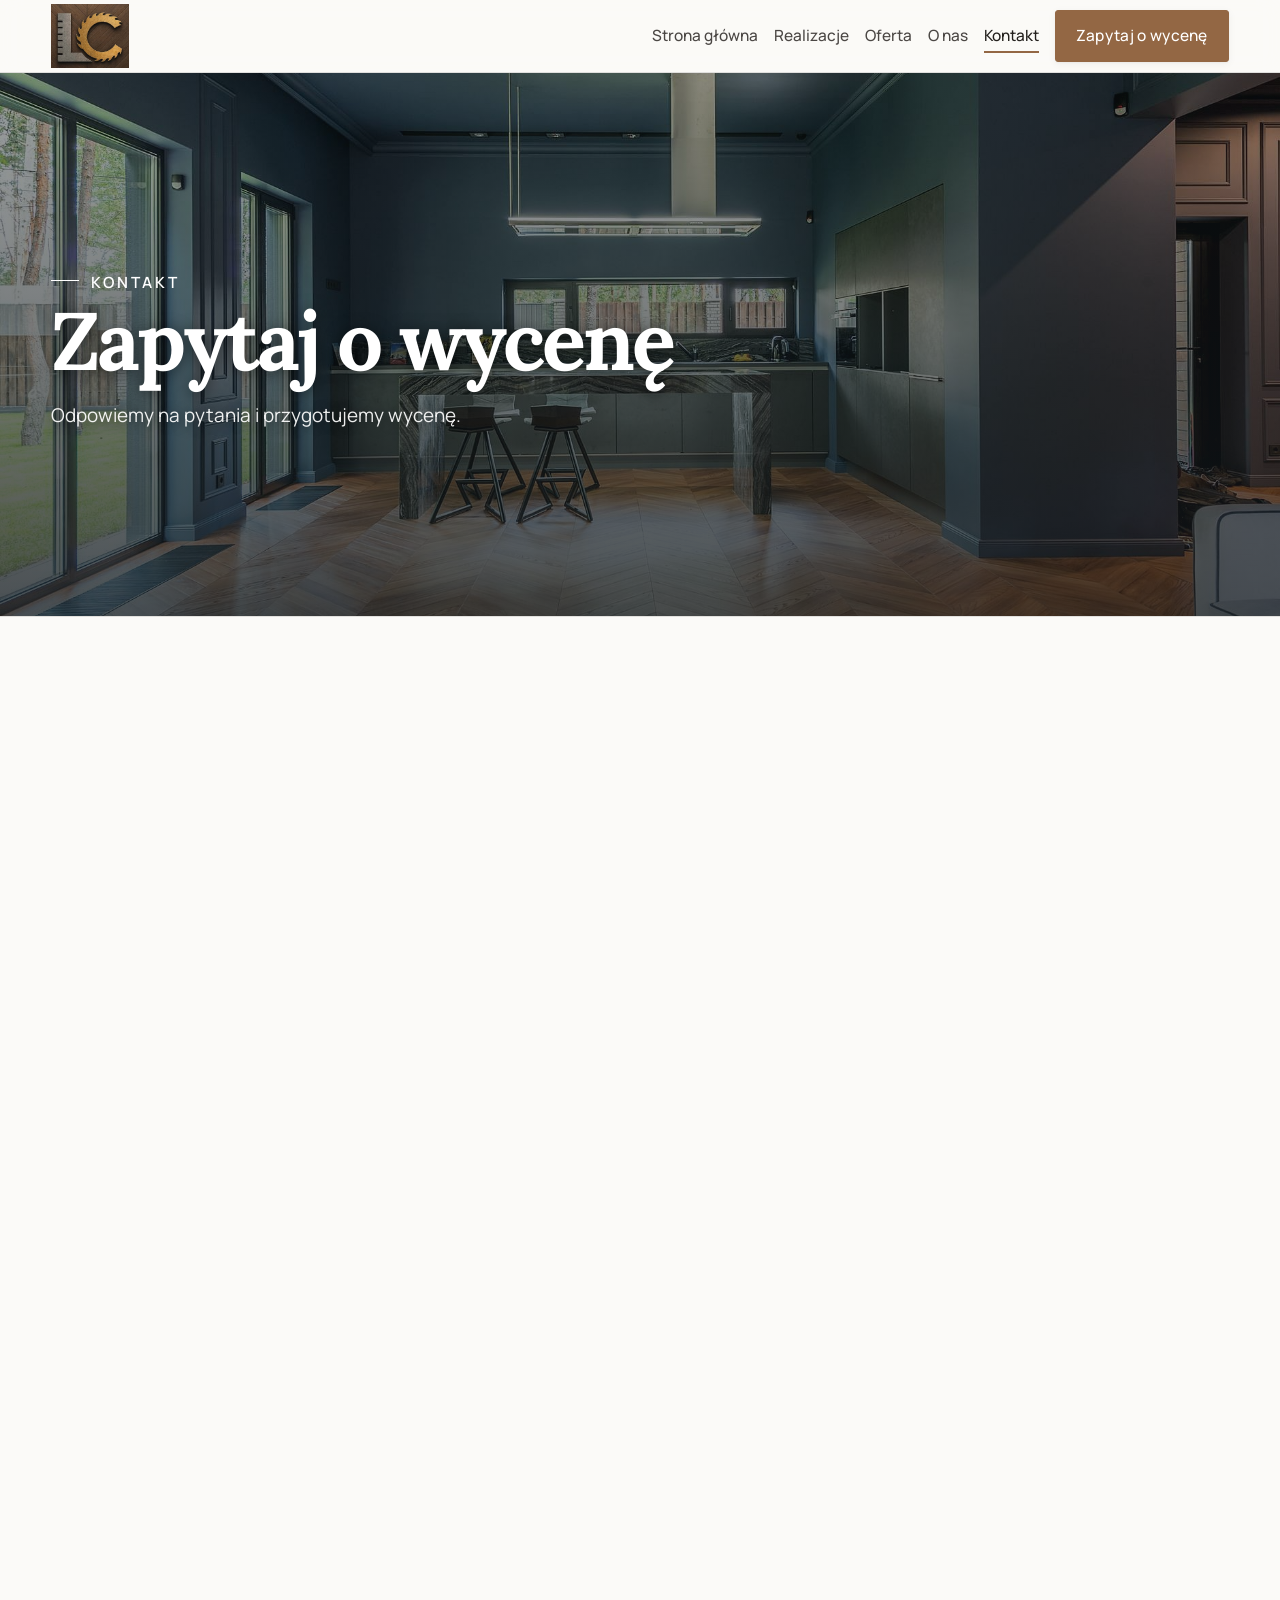
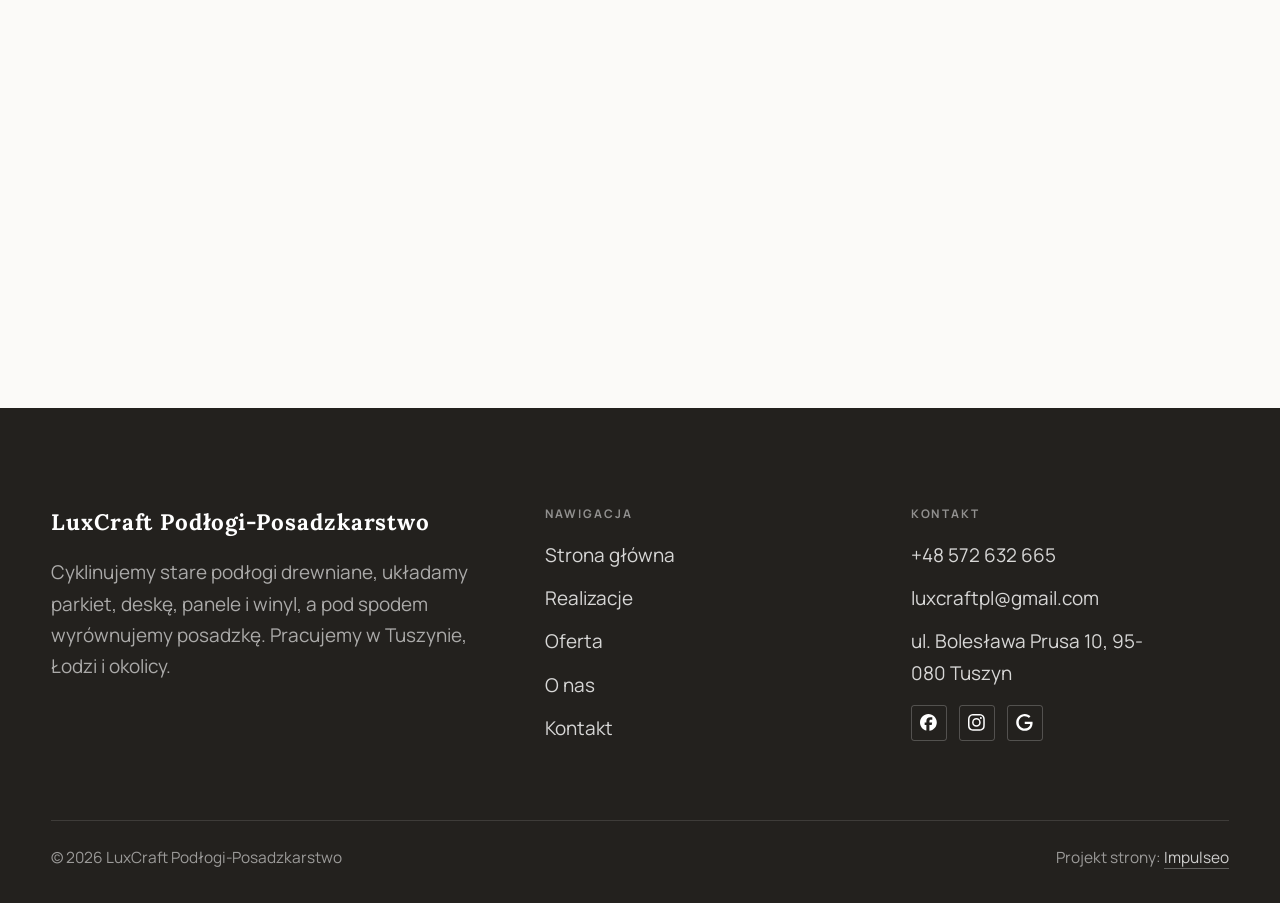
==== kontakt.html @ 482070e0 "Strona demo: luxcraft-podlogi-posadzkarstwo" ====
<!DOCTYPE html>
<html lang="pl">
<head>
<meta charset="UTF-8">
<meta name="viewport" content="width=device-width, initial-scale=1.0">
<title>Kontakt - LuxCraft Podłogi-Posadzkarstwo</title>
<meta name="description" content="Kontakt LuxCraft Podłogi-Posadzkarstwo - ul. Bolesława Prusa 10, 95-080 Tuszyn">
<link rel="canonical" href="https://kris20032.github.io/luxcraft-podlogi-posadzkarstwo/kontakt.html">
<meta name="robots" content="noindex, nofollow">
<meta property="og:type" content="website">
<meta property="og:locale" content="pl_PL">
<meta property="og:site_name" content="LuxCraft Podłogi-Posadzkarstwo">
<meta property="og:title" content="Kontakt - LuxCraft Podłogi-Posadzkarstwo">
<meta property="og:description" content="Kontakt LuxCraft Podłogi-Posadzkarstwo - ul. Bolesława Prusa 10, 95-080 Tuszyn">
<meta property="og:url" content="https://kris20032.github.io/luxcraft-podlogi-posadzkarstwo/kontakt.html">
<meta property="og:image" content="https://kris20032.github.io/luxcraft-podlogi-posadzkarstwo/img/og.jpg">
<meta property="og:image:width" content="1200">
<meta property="og:image:height" content="630">
<meta name="twitter:card" content="summary_large_image">
<link rel="preconnect" href="https://fonts.googleapis.com">
<link rel="preconnect" href="https://fonts.gstatic.com" crossorigin>
<link href="https://fonts.googleapis.com/css2?family=Lora:wght@500;600;700&family=Manrope:wght@400;500;600&display=swap" rel="stylesheet">
<link rel="stylesheet" href="assets/styles.css?v=b77d9352">
</head>
<body>

<header class="nav">
  <div class="wrap nav-inner">
    <a class="brand brand-has-logo" href="index.html"><img class="brand-logo" src="img/logo.jpg" alt="LuxCraft Podłogi-Posadzkarstwo" width="520" height="430" decoding="async"></a>
    <nav class="nav-links">
      <a href="index.html">Strona główna</a>
      <a href="realizacje.html">Realizacje</a>
      <a href="oferta.html">Oferta</a>
      <a href="o-nas.html">O nas</a>
      <a href="kontakt.html" class="active" aria-current="page">Kontakt</a>
      <a href="kontakt.html" class="btn btn-accent">Zapytaj o wycenę</a>
    </nav>
    <button class="nav-toggle" aria-label="Menu"><span></span><span></span><span></span></button>
  </div>
</header>

<main>
<section class="pagehead">
  <img src="img/g2.jpg" alt="LuxCraft Podłogi-Posadzkarstwo - Zapytaj o wycenę" width="1880" height="1255" decoding="async">
  <div class="wrap">
    <span class="eyebrow">Kontakt</span>
    <h1>Zapytaj o wycenę</h1>
    <p>Odpowiemy na pytania i przygotujemy wycenę.</p>
  </div>
</section>
<section>
  <div class="wrap contact-grid">
    <div class="reveal">
      <span class="eyebrow">Dane kontaktowe</span>
      <h2 style="margin:var(--space-4) 0 var(--space-6)">LuxCraft Podłogi-Posadzkarstwo</h2>
      <div class="info-list">
        <div class="info-row"><div class="ic"><svg class="ico-tel" width="16" height="16" viewBox="0 0 24 24" fill="none" aria-hidden="true"><path d="M6.6 10.8a15.5 15.5 0 0 0 6.6 6.6l2.2-2.2a1 1 0 0 1 1-.24 11.4 11.4 0 0 0 3.6.58 1 1 0 0 1 1 1V20a1 1 0 0 1-1 1A17 17 0 0 1 3 4a1 1 0 0 1 1-1h3.5a1 1 0 0 1 1 1c0 1.25.2 2.46.58 3.6a1 1 0 0 1-.25 1l-2.23 2.2Z" fill="currentColor"/></svg></div><div><div class="lbl">Telefon</div><a class="val" href="tel:+48572632665">+48 572 632 665</a></div></div>
        <div class="info-row"><div class="ic"><svg class="ico-mail" width="16" height="16" viewBox="0 0 24 24" fill="none" aria-hidden="true"><rect x="3.2" y="5.5" width="17.6" height="13" rx="1.6" stroke="currentColor" stroke-width="1.6"/><path d="M4 7l8 6 8-6" stroke="currentColor" stroke-width="1.6" stroke-linecap="round" stroke-linejoin="round"/></svg></div><div><div class="lbl">E-mail</div><a class="val" href="mailto:luxcraftpl@gmail.com">luxcraftpl@gmail.com</a></div></div>
        <div class="info-row"><div class="ic"><svg class="ico-pin" width="16" height="16" viewBox="0 0 24 24" fill="none" aria-hidden="true"><path d="M12 21s7-6.1 7-11.5A7 7 0 0 0 5 9.5C5 14.9 12 21 12 21Z" stroke="currentColor" stroke-width="1.6" fill="none"/><circle cx="12" cy="9.5" r="2.4" fill="currentColor"/></svg></div><div><div class="lbl">Adres</div><div class="val">ul. Bolesława Prusa 10, 95-080 Tuszyn</div></div></div>
      </div>
    </div>
    <div class="reveal">
      <form class="form" action="https://formsubmit.co/luxcraftpl@gmail.com" method="POST">
        <input type="hidden" name="_subject" value="Zapytanie ze strony LuxCraft Podłogi-Posadzkarstwo">
        <input type="hidden" name="_captcha" value="false">
        <input type="hidden" name="_template" value="table">
        <div class="fld"><label for="name">Imię / firma</label><input id="name" name="name" type="text" placeholder="np. Jan Kowalski" required></div>
        <div class="fld"><label for="email">E-mail</label><input id="email" name="email" type="email" placeholder="adres@email.pl" required></div>
        <div class="fld"><label for="phone">Telefon</label><input id="phone" name="phone" type="tel" placeholder="+48 ..."></div>
        <div class="fld"><label for="msg">Czego dotyczy zapytanie?</label><textarea id="msg" name="message" placeholder="Napisz krótko, w czym możemy pomóc" required></textarea></div>
        <button type="submit" class="btn btn-accent" style="width:100%;justify-content:center">Wyślij zapytanie <span class="arr">→</span></button>
        <p class="note">Wiadomość trafi bezpośrednio do nas. Można też zadzwonić: +48 572 632 665.</p>
      </form>
    </div>
  </div>
</section>
<section style="padding-top:0">
  <div class="wrap reveal">
    <iframe class="map" title="LuxCraft Podłogi-Posadzkarstwo - Tuszyn" src="https://maps.google.com/maps?q=51.6313398%2C19.4981969&z=15&output=embed" loading="lazy" referrerpolicy="no-referrer-when-downgrade"></iframe>
  </div>
</section>
</main>

<footer>
  <div class="wrap">
    <div class="foot-grid">
      <div class="foot-brand">
        <div class="name">LuxCraft Podłogi-Posadzkarstwo</div>
        <p>Cyklinujemy stare podłogi drewniane, układamy parkiet, deskę, panele i winyl, a pod spodem wyrównujemy posadzkę. Pracujemy w Tuszynie, Łodzi i okolicy.</p>
      </div>
      <div class="foot-col">
        <h4>Nawigacja</h4>
        <a href="index.html">Strona główna</a>
        <a href="realizacje.html">Realizacje</a>
        <a href="oferta.html">Oferta</a>
        <a href="o-nas.html">O nas</a>
        <a href="kontakt.html">Kontakt</a>
      </div>
      <div class="foot-col">
        <h4>Kontakt</h4>
        <a href="tel:+48572632665">+48 572 632 665</a>
        <a href="mailto:luxcraftpl@gmail.com">luxcraftpl@gmail.com</a>
        <p>ul. Bolesława Prusa 10, 95-080 Tuszyn</p>
      <div class="foot-soc">
        <a class="soc" href="https://www.facebook.com/profile.php?id=61578839764706" target="_blank" rel="noopener" aria-label="Facebook - LuxCraft Podłogi-Posadzkarstwo"><svg viewBox="0 0 24 24" aria-hidden="true" focusable="false"><path d="M9.101 23.691v-7.98H6.627v-3.667h2.474v-1.58c0-4.085 1.848-5.978 5.858-5.978.401 0 .955.042 1.468.103a8.68 8.68 0 0 1 1.141.195v3.325a8.623 8.623 0 0 0-.653-.036 26.805 26.805 0 0 0-.733-.009c-.707 0-1.259.096-1.675.309a1.686 1.686 0 0 0-.679.622c-.258.42-.374.995-.374 1.752v1.297h3.919l-.386 2.103-.287 1.564h-3.246v8.245C19.396 23.238 24 18.179 24 12.044c0-6.627-5.373-12-12-12s-12 5.373-12 12c0 5.628 3.874 10.35 9.101 11.647Z" fill="currentColor"/></svg></a>
        <a class="soc" href="https://www.instagram.com/luxcraft_podlogi/" target="_blank" rel="noopener" aria-label="Instagram - LuxCraft Podłogi-Posadzkarstwo"><svg viewBox="0 0 24 24" aria-hidden="true" focusable="false"><path d="M7.0301.084c-1.2768.0602-2.1487.264-2.911.5634-.7888.3075-1.4575.72-2.1228 1.3877-.6652.6677-1.075 1.3368-1.3802 2.127-.2954.7638-.4956 1.6365-.552 2.914-.0564 1.2775-.0689 1.6882-.0626 4.947.0062 3.2586.0206 3.6671.0825 4.9473.061 1.2765.264 2.1482.5635 2.9107.308.7889.72 1.4573 1.388 2.1228.6679.6655 1.3365 1.0743 2.1285 1.38.7632.295 1.6361.4961 2.9134.552 1.2773.056 1.6884.069 4.9462.0627 3.2578-.0062 3.668-.0207 4.9478-.0814 1.28-.0607 2.147-.2652 2.9098-.5633.7889-.3086 1.4578-.72 2.1228-1.3881.665-.6682 1.0745-1.3378 1.3795-2.1284.2957-.7632.4966-1.636.552-2.9124.056-1.2809.0692-1.6898.063-4.948-.0063-3.2583-.021-3.6668-.0817-4.9465-.0607-1.2797-.264-2.1487-.5633-2.9117-.3084-.7889-.72-1.4568-1.3876-2.1228C21.2982 1.33 20.628.9208 19.8378.6165 19.074.321 18.2017.1197 16.9244.0645 15.6471.0093 15.236-.005 11.977.0014 8.718.0076 8.31.0215 7.0301.0839m.1402 21.6932c-1.17-.0509-1.8053-.2453-2.2287-.408-.5606-.216-.96-.4771-1.3819-.895-.422-.4178-.6811-.8186-.9-1.378-.1644-.4234-.3624-1.058-.4171-2.228-.0595-1.2645-.072-1.6442-.079-4.848-.007-3.2037.0053-3.583.0607-4.848.05-1.169.2456-1.805.408-2.2282.216-.5613.4762-.96.895-1.3816.4188-.4217.8184-.6814 1.3783-.9003.423-.1651 1.0575-.3614 2.227-.4171 1.2655-.06 1.6447-.072 4.848-.079 3.2033-.007 3.5835.005 4.8495.0608 1.169.0508 1.8053.2445 2.228.408.5608.216.96.4754 1.3816.895.4217.4194.6816.8176.9005 1.3787.1653.4217.3617 1.056.4169 2.2263.0602 1.2655.0739 1.645.0796 4.848.0058 3.203-.0055 3.5834-.061 4.848-.051 1.17-.245 1.8055-.408 2.2294-.216.5604-.4763.96-.8954 1.3814-.419.4215-.8181.6811-1.3783.9-.4224.1649-1.0577.3617-2.2262.4174-1.2656.0595-1.6448.072-4.8493.079-3.2045.007-3.5825-.006-4.848-.0608M16.953 5.5864A1.44 1.44 0 1 0 18.39 4.144a1.44 1.44 0 0 0-1.437 1.4424M5.8385 12.012c.0067 3.4032 2.7706 6.1557 6.173 6.1493 3.4026-.0065 6.157-2.7701 6.1506-6.1733-.0065-3.4032-2.771-6.1565-6.174-6.1498-3.403.0067-6.156 2.771-6.1496 6.1738M8 12.0077a4 4 0 1 1 4.008 3.9921A3.9996 3.9996 0 0 1 8 12.0077" fill="currentColor"/></svg></a>
        <a class="soc" href="https://www.google.com/maps/place/LuxCraft+Pod%C5%82ogi-Posadzkarstwo/@51.6313398,19.4981969,15z/data=!4m6!3m5!1s0x6aaaa3cc109cfe4b:0xc09b48c44f411f29!8m2!3d51.6313398!4d19.4981969" target="_blank" rel="noopener" aria-label="Google - LuxCraft Podłogi-Posadzkarstwo"><svg viewBox="0 0 24 24" aria-hidden="true" focusable="false"><path d="M12.48 10.92v3.28h7.84c-.24 1.84-.853 3.187-1.787 4.133-1.147 1.147-2.933 2.4-6.053 2.4-4.827 0-8.6-3.893-8.6-8.72s3.773-8.72 8.6-8.72c2.6 0 4.507 1.027 5.907 2.347l2.307-2.307C18.747 1.44 16.133 0 12.48 0 5.867 0 .307 5.387.307 12s5.56 12 12.173 12c3.573 0 6.267-1.173 8.373-3.36 2.16-2.16 2.84-5.213 2.84-7.667 0-.76-.053-1.467-.173-2.053H12.48z" fill="currentColor"/></svg></a>
      </div>
      </div>
    </div>
    <div class="foot-bot">
      <span>© 2026 LuxCraft Podłogi-Posadzkarstwo</span>
      <span>Projekt strony: <a class="foot-credit" href="https://impulseo.pl" target="_blank" rel="noopener">Impulseo</a></span>
    </div>
  </div>
</footer>
<div class="sticky-reserve"><a class="sr-book" href="kontakt.html">Zapytaj o wycenę</a><a class="sr-call" href="tel:+48572632665" aria-label="Zadzwoń"><svg class="ico-tel" width="16" height="16" viewBox="0 0 24 24" fill="none" aria-hidden="true"><path d="M6.6 10.8a15.5 15.5 0 0 0 6.6 6.6l2.2-2.2a1 1 0 0 1 1-.24 11.4 11.4 0 0 0 3.6.58 1 1 0 0 1 1 1V20a1 1 0 0 1-1 1A17 17 0 0 1 3 4a1 1 0 0 1 1-1h3.5a1 1 0 0 1 1 1c0 1.25.2 2.46.58 3.6a1 1 0 0 1-.25 1l-2.23 2.2Z" fill="currentColor"/></svg></a></div>
<div class="demo-wazne" data-do="2026-11-03" data-cykl="3" hidden><svg class="dw-ico" width="13" height="13" viewBox="0 0 24 24" fill="none" aria-hidden="true"><circle cx="12" cy="12" r="8.6" stroke="currentColor" stroke-width="1.8"/><path d="M12 7.2V12l3.3 2" stroke="currentColor" stroke-width="1.8" stroke-linecap="round"/></svg><span class="dw-txt"></span></div>

<script src="assets/main.js"></script>
</body>
</html>
---- assets/styles.css ----
/* ============================================================
   STOLBASZ — premium, architektoniczny B2B fit-out
   Jasna paleta, zero brązu. System wg premium-web-craft.
   Projekt strony: Impulseo (impulseo.pl)
   ============================================================ */

:root{
  /* PALETA — jasna, architektoniczna, chłodna */
  --paper:#F3F1EC;          /* główne tło */
  --paper-2:#E6E3DB;        /* sekcje alternatywne (chłodny jasny szary) */
  --paper-3:#E6E3DB;        /* delikatne wypełnienia */
  --ink:#23211E;            /* tekst główny — chłodny grafit */
  --ink-soft:#43403A;       /* nagłówki drugorzędne */
  --muted:#87837A;          /* tekst poboczny */
  --line:rgba(35,33,30,.12);/* hairline */
  --accent:#8A6B3C;         /* stonowany petrol-slate — jedyny akcent */
  --accent-d:#6E5430;
  --accent-soft:rgba(138,107,60,.10);
  --dark:#23211E;           /* sekcje ciemne (stopka/CTA) */

  /* HOVER ZDJĘĆ — JEDEN standard dla całego silnika (decyzja K. 04.08.2026, artefakt z wariantami).
     AKTUALNE (K.+Szymon 09.08.2026, wybór z artefaktu 6 wariantów): zoom 1.05 przy 1.4s -
     przy tak długim czasie mocniejszy kadr NIE skacze, tylko „oddycha". Poprzedni standard
     (1.02 / .55s z 04.08) odbierany jako dynamiczny i szybki.
     Spoczynek lekko przygaszony, ale TYLKO tam, gdzie jest mysz (@media hover:hover) —
     na telefonie zdjęcia zostają w pełnej jasności. */
  --img-zoom:1.05;                   /* K.+Szymon 09.08: wariant F z artefaktu porównawczego */
  --img-rest:brightness(.95) saturate(.99);
  --img-hot:brightness(1.06) saturate(1.05);
  --img-dur:1.4s;                    /* K.+Szymon 09.08 (wariant F): powoli = elegancko */
  --img-ease:cubic-bezier(.16,.84,.44,1);  /* miękki ogon, efekt „oddychania" */

  /* ODSTĘPY — skala 4/8 */
  --space-1:4px; --space-2:8px; --space-3:12px; --space-4:16px; --space-5:24px;
  --space-6:32px; --space-7:48px; --space-8:64px; --space-9:96px; --space-10:128px;

  /* TYPOGRAFIA — fluid clamp() (skala podbita 16.07.2026: większe, czytelniejsze litery — uwaga Adama) */
  --text-sm:clamp(.9rem,.87rem + .12vw,1rem);
  --text-base:clamp(1.08rem,1.04rem + .18vw,1.2rem);
  --text-lg:clamp(1.24rem,1.15rem + .34vw,1.44rem);
  --text-h3:clamp(1.34rem,1.22rem + .55vw,1.66rem);
  --text-h2:clamp(2.1rem,1.66rem + 2.1vw,3.1rem);
  --text-h1:clamp(2.9rem,2.1rem + 4vw,5.1rem);

  /* PROMIENIE — architektoniczne, raczej ostre */
  --r-sm:3px; --r-md:6px; --r-lg:10px;

  /* RUCH */
  --ease:cubic-bezier(.25,.46,.45,.94); --dur:.24s;

  /* CIENIE — miękkie, warstwowe */
  --sh-sm:0 1px 2px rgba(16,24,32,.04), 0 2px 8px rgba(16,24,32,.05);
  --sh-md:0 2px 6px rgba(16,24,32,.05), 0 12px 28px -8px rgba(16,24,32,.12);
  --sh-lg:0 6px 14px rgba(16,24,32,.07), 0 26px 56px -18px rgba(16,24,32,.22);

  --hairline:1px solid var(--line);

  --font-display:'Lora',serif;
  --font-body:'Manrope',sans-serif;
}

*{box-sizing:border-box;margin:0;padding:0}
html{scroll-behavior:smooth}
body{
  font-family:var(--font-body);
  font-size:var(--text-base);
  line-height:1.65;
  color:var(--ink);
  background:var(--paper);
  -webkit-font-smoothing:antialiased;
  text-rendering:optimizeLegibility;
}
img{max-width:100%;height:auto;display:block}  /* height:auto = width/height z atrybutów trzyma proporcje (TOP#12) */
a{color:inherit;text-decoration:none}

.wrap{width:min(92%,1180px);margin-inline:auto}
section{padding-block:clamp(52px,6.5vw,96px)}

h1,h2,h3{font-family:var(--font-display);font-weight:700;line-height:1.08;letter-spacing:-.02em;color:var(--ink)}
h1{font-size:var(--text-h1);letter-spacing:-.035em}
h2{font-size:var(--text-h2);letter-spacing:-.025em}
h3{font-size:var(--text-h3)}
/* MIARA — długość wiersza. WCAG 2.2 SC 1.4.8: max 80 znaków; Butterick: 45–90.
   68ch daje realnie 72–78 znaków polskiego tekstu, czyli z zapasem pod granicą.
   Wcześniej limit miał TYLKO <p> — <li>, <blockquote> i <dd> nie miały żadnego,
   i to jedyny powód, dla którego 23 bloki na dwóch oddanych stronach jadą po
   83–106 znaków w wierszu (pomiar 07.08.2026, bramka `miara`).
   ⚠️ Listy i definicje ograniczamy TYLKO bez klasy: `ul`/`ol` z klasą to u nas
   układ (siatki kafli, menu), a nie tekst ciągły — tam miarę wyznacza układ. */
/* 60ch, nie 68ch (K. 10.08): po zmianie fontów na węższe kroje (DM Sans i spółka)
   w 68ch mieściło się ~90 znaków - bramka pikselowa słusznie zgłaszała przekroczenie
   granicy 80. Pomiar na żywej przeglądarce: 60ch = 90 znaków, 53ch = ~78 znaków, czyli normę WCAG 1.4.8. */
:root{ --miara:53ch }
p{max-width:min(100%,var(--miara))}
blockquote,
ul:not([class])>li, ol:not([class])>li,
dl:not([class])>dd{max-width:min(100%,var(--miara))}

/* ⚠️ Świadomie BEZ wyjątku `.tile p,.card p,.svc p{max-width:none}`, choć nasuwa się sam:
   te akapity BYŁY już ograniczone (stare `p{max-width:65ch}`), więc „wyjątek" nie odblokowałby
   niczego nowego — tylko ROZLUŹNIŁ stan sprzed zmiany na wszystkich demach naraz.
   `figcaption` żadna z reguł wyżej nie dotyczy, więc też nie potrzebuje zwolnienia. */

/* ŁAMANIE. `balance` wyrównuje długości wierszy w nagłówku, `pretty` pilnuje ostatniego
   wiersza akapitu, żeby nie został w nim jeden wyraz. Obsługiwane od Chrome 117 /
   Safari 17.5; starsze przeglądarki po prostu ignorują tę własność.
   `text-wrap:pretty` nie występowało dotąd ANI RAZ w silniku ani w repo klientów. */
h1,h2,h3,.lead,.lede{text-wrap:balance}
p,li,blockquote,dd{text-wrap:pretty}

.eyebrow{
  font-family:var(--font-body);
  font-size:var(--text-sm);
  font-weight:600;
  letter-spacing:.18em;
  text-transform:uppercase;
  color:var(--accent);
  display:inline-flex;align-items:center;gap:var(--space-3);
}
/* flex:none + margin-top = kreska trzyma się PIERWSZEJ linii. Wcześniej align-items:center
   centrowało ją względem całego bloku i przy zawinięciu (długi kicker typu
   „…WNĘTRZ · LESZNO · OD 2019") druga linia lądowała z brzydkim wcięciem. */
.eyebrow{align-items:flex-start}
.eyebrow>*,.eyebrow{text-wrap:balance}   /* dlugi kicker lamal sie na sierote typu samo „2019" w drugiej linii */
.eyebrow::before{content:"";width:28px;height:1px;background:var(--accent);display:inline-block;flex:none;margin-top:.62em}

.muted{color:var(--muted)}
.lead{font-size:var(--text-lg);line-height:1.55;color:var(--ink-soft);max-width:50ch}

/* ---------- BUTTONS ---------- */
.btn{
  display:inline-flex;align-items:center;gap:var(--space-2);
  font-weight:600;font-size:var(--text-sm);letter-spacing:.02em;
  padding:var(--space-4) var(--space-6);
  border-radius:var(--r-sm);
  transition:transform var(--dur) var(--ease),box-shadow var(--dur) var(--ease),background var(--dur) var(--ease);
  cursor:pointer;border:1px solid transparent;
}
.btn-accent{background:var(--accent);color:#fff;box-shadow:var(--sh-sm)}
.btn-accent:hover{background:var(--accent-d);transform:translateY(-2px);box-shadow:var(--sh-md)}
.btn-accent:active{transform:translateY(0);box-shadow:var(--sh-sm)}
.btn-ghost{background:transparent;color:var(--ink);border-color:var(--line)}
.btn-ghost:hover{border-color:var(--accent);color:var(--accent);transform:translateY(-2px)}
.btn-light{background:#fff;color:var(--ink);box-shadow:var(--sh-sm)}
.btn-light:hover{transform:translateY(-2px);box-shadow:var(--sh-md)}
.btn .arr{transition:transform var(--dur) var(--ease)}
.btn:hover .arr{transform:translateX(4px)}

/* ---------- NAV ---------- */
.nav{
  position:sticky;top:0;z-index:50;
  background:color-mix(in srgb,var(--paper) 88%,transparent);
  backdrop-filter:saturate(140%) blur(10px);
  border-bottom:var(--hairline);
}
.nav-inner{display:flex;align-items:center;justify-content:space-between;gap:var(--space-5);height:72px}
/* ANTY-NACHODZENIE (K. 05.08.2026): długa nazwa firmy + przycisk z pełnym numerem nie mieściły się w pasku
   i flex ściskał linki PONIŻEJ ich treści - "Kontakt" wchodził na ramkę "Zadzwoń +48 ...". Teraz ustępuje
   nazwa marki (skrót wielokropkiem), a menu i przycisk nigdy się nie kurczą ani nie zachodzą na siebie. */
.brand{display:flex;flex-direction:column;line-height:1;min-width:0;flex:0 1 auto}
.brand .name{font-family:var(--font-display);font-weight:800;font-size:1.35rem;letter-spacing:.04em;white-space:nowrap;overflow:hidden;text-overflow:ellipsis}
.brand .sub{font-size:.62rem;letter-spacing:.34em;text-transform:uppercase;color:var(--muted);margin-top:5px;white-space:nowrap;overflow:hidden;text-overflow:ellipsis}
.nav-links{display:flex;align-items:center;gap:var(--space-6);flex:0 0 auto}
.nav-links a{font-size:var(--text-sm);font-weight:500;color:var(--ink-soft);position:relative;padding-block:4px;white-space:nowrap;transition:color var(--dur) var(--ease)}
.nav-links a::after{content:"";position:absolute;left:0;bottom:0;width:0;height:1.5px;background:var(--accent);transition:width var(--dur) var(--ease)}
.nav-links a:hover,.nav-links a.active{color:var(--ink)}
.nav-links a:hover::after,.nav-links a.active::after{width:100%}
.nav-links .btn{padding:var(--space-2) var(--space-5)}
/* przyciski w nav: właściwy kolor (przebij .nav-links a) + bez podkreślenia */
.nav-links a.btn-accent{color:#fff}
.nav-links a.btn-ghost,.nav-links a.btn-light{color:var(--ink)}
/* CTA w pasku: NIE podkreślenie spod linków menu, ale ten sam przelatujący błysk,
   co na wszystkich innych przyciskach (zgłoszenie K. 13.08.2026 - „na hero jest efekt
   światła przechodzącego przez przycisk, na navbarze go nie ma, a mają być identyczne").
   Reguła `.nav-links a::after` jest silniejsza od `.btn::after`, więc trzeba jej
   geometrię wyzerować i wpisać połysk z nazwy - samo `display:none` gasiło efekt. */
.nav-links a.btn::after{
  display:block;content:"";position:absolute;inset:0;z-index:-1;pointer-events:none;
  width:auto;height:auto;border-radius:inherit;   /* kasuje geometrię podkreślenia (width:0;height:1.5px) */
  background:linear-gradient(100deg,transparent 32%,rgba(255,255,255,.20) 50%,transparent 68%);
  translate:-120% 0}
@media (prefers-reduced-motion:no-preference){
  .nav-links a.btn:hover::after{translate:120% 0;transition:translate .75s var(--mt-ease,cubic-bezier(.16,.84,.44,1))}
}
.nav-toggle{display:none;background:none;border:none;cursor:pointer;flex-direction:column;gap:5px;padding:8px}
.nav-toggle span{width:24px;height:2px;background:var(--ink);transition:var(--dur)}
/* Ciasny zakres MIĘDZY menu mobilnym a pełnym pulpitem: zbijamy odstępy i nazwę marki,
   żeby wszystko zmieściło się naturalnie, zanim w ogóle dojdzie do skracania wielokropkiem. */
@media(max-width:1280px) and (min-width:921px){
  .nav-links{gap:var(--space-4)}
  .nav-links .btn{padding:var(--space-2) var(--space-4)}
  .brand .name{font-size:1.15rem}
}

/* ---------- HERO (split) ---------- */
.hero{position:relative;overflow:hidden;border-bottom:var(--hairline)}
.hero-grid{display:grid;grid-template-columns:1.05fr .95fr;gap:clamp(24px,4vw,60px);align-items:center;
  padding-block:clamp(36px,4.5vw,64px)}
.hero-copy .eyebrow{margin-bottom:var(--space-5)}
.hero-copy h1{margin-bottom:var(--space-5)}
.hero-copy .lead{margin-bottom:var(--space-7)}
.hero-actions{display:flex;flex-wrap:wrap;gap:var(--space-4)}
.hero-art{position:relative;aspect-ratio:4/3;border-radius:var(--r-lg);overflow:hidden;box-shadow:var(--sh-lg)}
.hero-art img{width:100%;height:100%;object-fit:cover}
.hero-art::after{content:"";position:absolute;inset:0;background:linear-gradient(180deg,transparent 55%,rgba(18,24,28,.28))}
.hero-badge{position:absolute;left:var(--space-5);bottom:var(--space-5);z-index:2;
  background:rgba(252,252,251,.94);backdrop-filter:blur(4px);
  border-radius:var(--r-md);padding:var(--space-4) var(--space-5);box-shadow:var(--sh-md);max-width:78%}
.hero-badge strong{display:block;font-family:var(--font-display);font-size:1rem;letter-spacing:-.01em}
.hero-badge span{font-size:var(--text-sm);color:var(--muted)}

/* ---------- HERO duży / kinowy (strona główna) ---------- */
.hero-cine{position:relative;min-height:clamp(560px,82vh,840px);min-height:clamp(560px,82svh,840px);display:flex;align-items:center;overflow:hidden;border-bottom:var(--hairline)}
.hero-cine>img{position:absolute;inset:0;width:100%;height:100%;object-fit:cover;z-index:0}
.hero-cine::after{content:"";position:absolute;inset:0;z-index:1;
  background:linear-gradient(95deg,rgba(13,18,23,.86) 0%,rgba(13,18,23,.64) 32%,rgba(13,18,23,.24) 62%,rgba(13,18,23,.04) 100%)}
.hero-cine .wrap{position:relative;z-index:2;padding-block:var(--space-8)}
.hero-cine .hero-copy{max-width:660px}
.hero-cine .eyebrow{color:#fff;margin-bottom:var(--space-5)}
.hero-cine .eyebrow::before{background:#fff}
.hero-cine h1{color:#fff;margin-bottom:var(--space-5);font-size:clamp(2.9rem,2rem + 4.4vw,5.2rem);text-wrap:balance}
.hero-cine .lead{color:rgba(255,255,255,.92);max-width:48ch;margin-bottom:var(--space-7)}
.hero-cine .hero-actions{display:flex;flex-wrap:wrap;gap:var(--space-4)}
/* NISKIE OKNO (laptop z dokiem i paskami przeglądarki ma ~700-780 px wysokości widoku):
   H1 do 5.2rem + długi lead nie mieściły się i przyciski wypadały POD krawędź ekranu -
   klient widział stronę bez ani jednego CTA. Skalujemy w dół, zamiast przycinać treść. */
@media(min-width:821px) and (max-height:820px){
  .hero-cine{min-height:clamp(520px,94svh,780px)}
  .hero-cine .wrap{padding-block:var(--space-6)}
  .hero-cine h1{font-size:clamp(2.2rem,1.5rem + 2.6vw,3.6rem);margin-bottom:var(--space-4)}
  .hero-cine .eyebrow{margin-bottom:var(--space-4)}
  .hero-cine .lead{margin-bottom:var(--space-5);max-width:44ch}
}
@media(max-width:680px){
  .hero-cine{min-height:clamp(520px,76vh,640px);min-height:clamp(520px,76svh,640px);align-items:flex-end}
  .hero-cine::after{background:linear-gradient(0deg,rgba(13,18,23,.9) 6%,rgba(13,18,23,.45) 55%,rgba(13,18,23,.25) 100%)}
  .hero-cine .wrap{padding-bottom:var(--space-9)}
  /* TELEFON (~90% oglądających): lead potrafił zająć 8 linii i zepchnąć CTA poza pierwszy ekran.
     Zwężamy interlinię i skalę - treści nie ucinamy, bo to ona sprzedaje. */
  .hero-cine .lead{font-size:.98rem;line-height:1.5;margin-bottom:var(--space-5)}
  .hero-cine .eyebrow{font-size:.72rem;letter-spacing:.13em;margin-bottom:var(--space-4)}
  .hero-cine .eyebrow::before{width:20px}
  .hero-cine h1{margin-bottom:var(--space-4)}
}

/* full-bleed hero variant (podstrony) */
.pagehead{position:relative;min-height:46vh;min-height:46svh;display:flex;align-items:flex-end;overflow:hidden;border-bottom:var(--hairline)}
.pagehead img{position:absolute;inset:0;width:100%;height:100%;object-fit:cover}
/* 10.08.2026 (decyzja K.): mocniejsze przyciemnienie + cień pod tekstem. Bramka mierzyła na
   nagłówkach podstron 3,38-3,43:1 przy wymaganych 4,5 — jasne zdjęcie (hala, śnieg, niebo)
   podchodziło pod biały tekst. Zdjęcia klientów są różne, więc kontrast musi dawać WARSTWA,
   a nie szczęśliwy dobór kadru. */
.pagehead::after{content:"";position:absolute;inset:0;background:linear-gradient(180deg,rgba(18,24,28,.40),rgba(18,24,28,.76))}
.pagehead .wrap{position:relative;z-index:2;padding-block:var(--space-9);color:#fff}
.pagehead h1{color:#fff;max-width:18ch;text-shadow:0 2px 16px rgba(0,0,0,.55)}
.pagehead .eyebrow{color:#fff}
.pagehead .eyebrow::before{background:#fff}
.pagehead p{color:rgba(255,255,255,.92);margin-top:var(--space-4);max-width:54ch;text-shadow:0 1px 12px rgba(0,0,0,.5)}

/* ---------- STRIP (pasek skrótów / liczby) ---------- */
.strip{background:var(--dark);color:#fff}
/* PASEK HASEŁ — standard 04.08.2026 (decyzja K.): 5 haseł w JEDNYM rzędzie, tekst WYŚRODKOWANY,
   węższe marginesy boczne niż reszta strony (pasek ma iść szerzej), równe wysokości kolumn. */
.strip .wrap{width:min(96%,1440px);display:grid;grid-template-columns:repeat(5,1fr);
  gap:var(--space-5);padding-block:var(--space-7);align-items:stretch}
.strip .item .k{font-family:var(--font-display);font-size:clamp(1.05rem,.82rem + .85vw,1.55rem);
  font-weight:800;letter-spacing:-.02em;color:#fff;line-height:1.18;text-wrap:balance}
.strip .item .v{font-size:var(--text-sm);color:rgba(255,255,255,.66);margin-top:var(--space-2);line-height:1.4}
.strip .item{border-left:2px solid var(--accent);padding-inline:var(--space-4);
  text-align:center;display:flex;flex-direction:column;justify-content:center}
/* liczba kolumn = liczba haseł, żeby ostatnie nie zostawało samo w drugim rzędzie.
   Klasę n-N nadaje multipage.py; domyślnie (bez klasy) pasek jest 5-kolumnowy. */
.strip.n-2 .wrap{grid-template-columns:repeat(2,1fr)}
.strip.n-3 .wrap{grid-template-columns:repeat(3,1fr)}
.strip.n-4 .wrap{grid-template-columns:repeat(4,1fr);gap:var(--space-6)}
.strip.n-4 .item .k{font-size:clamp(1.3rem,1rem + 1.1vw,2rem)}
.strip.n-6 .wrap{grid-template-columns:repeat(6,1fr);gap:var(--space-4)}
.strip.n-6 .item .k{font-size:clamp(.98rem,.8rem + .7vw,1.35rem)}
/* równe łamanie: zamiast "długa linia + jedno słowo" obie linie zbliżonej długości */
.strip .item .k{text-wrap:balance}

/* ---------- SECTION HEAD ---------- */
.head{max-width:48rem;margin-bottom:var(--space-8)}
.head.center{margin-inline:auto;text-align:center}
.head .eyebrow{margin-bottom:var(--space-4)}
.head h2{margin-bottom:var(--space-4)}
.head p{color:var(--muted);font-size:var(--text-lg);line-height:1.55}
.head.center p{margin-inline:auto}

/* ---------- INTRO SPLIT ---------- */
.split{display:grid;grid-template-columns:.92fr 1.08fr;gap:clamp(28px,5vw,80px);align-items:center}
.split.rev{grid-template-columns:1.08fr .92fr}
.split.rev .split-art{order:-1}
.split-art{position:relative;aspect-ratio:5/4;border-radius:var(--r-lg);overflow:hidden;box-shadow:var(--sh-lg)}
.split-art img{width:100%;height:100%;object-fit:cover}
.split-copy h2{margin-bottom:var(--space-5)}
.split-copy p+p{margin-top:var(--space-4)}
.split-copy .btn{margin-top:var(--space-6)}

/* ---------- SERVICES (zakres) ---------- */
.svc-grid{display:grid;grid-template-columns:repeat(auto-fit,minmax(280px,1fr));gap:var(--space-5)}
.svc{background:#fff;border:var(--hairline);border-radius:var(--r-md);padding:var(--space-7) var(--space-6);
  transition:transform var(--dur) var(--ease),box-shadow var(--dur) var(--ease),border-color var(--dur) var(--ease);
  position:relative;overflow:hidden}
.svc::before{content:"";position:absolute;left:0;top:0;width:3px;height:0;background:var(--accent);transition:height var(--dur) var(--ease)}
.svc:hover{transform:translateY(-4px);box-shadow:var(--sh-md);border-color:transparent}
.svc:hover::before{height:100%}
.svc .ic{font-family:var(--font-display);font-size:.8rem;font-weight:700;letter-spacing:.12em;color:var(--accent);margin-bottom:var(--space-4)}
.svc h3{margin-bottom:var(--space-3);font-size:1.22rem}
.svc p{color:var(--muted);font-size:var(--text-base);line-height:1.6}

/* big detailed service rows */
.svc-row{display:grid;grid-template-columns:.8fr 1.2fr;gap:clamp(20px,4vw,60px);align-items:center;padding-block:var(--space-8)}
.svc-row+.svc-row{border-top:var(--hairline)}
.svc-row.rev{grid-template-columns:1.2fr .8fr}
/* Naprzemienny układ wierszy oferty: co drugi wiersz ma zdjęcie po PRAWEJ.
   Było `order:-1` — martwy kod, bo zdjęcie i tak jest pierwszym dzieckiem w HTML,
   więc wszystkie wiersze wyglądały identycznie (zdjęcie zawsze z lewej), a `rev`
   zmieniało tylko szerokość kolumn. Znalezione 29.07.2026 przy różnicowaniu kierunków
   animacji (pomiar pozycji: art.mid 390/502 przy row.mid 756 — zawsze lewa strona). */
.svc-row.rev .svc-row-art{order:2}
.svc-row-art{aspect-ratio:4/3;border-radius:var(--r-md);overflow:hidden;box-shadow:var(--sh-md)}
.svc-row-art img{width:100%;height:100%;object-fit:cover}
.svc-row h3{font-size:1.5rem;margin-bottom:var(--space-4)}
.svc-row .num{font-family:var(--font-display);font-size:.85rem;font-weight:700;letter-spacing:.14em;color:var(--accent);display:block;margin-bottom:var(--space-3)}
.svc-row ul{list-style:none;margin-top:var(--space-4);display:flex;flex-direction:column;gap:var(--space-2)}
.svc-row li{position:relative;padding-left:var(--space-5);color:var(--muted);font-size:var(--text-base)}
.svc-row li::before{content:"";position:absolute;left:0;top:.62em;width:8px;height:1px;background:var(--accent)}

/* ---------- GALLERY (realizacje) ---------- */
.gallery{display:grid;grid-template-columns:repeat(12,1fr);gap:var(--space-4);grid-auto-rows:200px}
/* GALERIA MASONRY — pionowe zdjęcia (portrety beauty/wellness) bez przycinania: kolumny, height auto */
.gallery-masonry{column-count:3;column-gap:var(--space-4)}
@media(max-width:900px){.gallery-masonry{column-count:2}}
@media(max-width:560px){.gallery-masonry{column-count:1}}
.gallery-masonry .m-tile{break-inside:avoid;margin:0 0 var(--space-4);padding:0;position:relative;overflow:hidden;border-radius:var(--r-md);border:1px solid var(--line)}
.gallery-masonry .m-tile img{width:100%;height:auto;display:block}
.gallery-masonry .m-tile .cap{position:absolute;left:0;right:0;bottom:0;padding:var(--space-4);color:#fff;background:linear-gradient(0deg,rgba(0,0,0,.55),transparent);font-size:var(--text-sm)}
.gallery-masonry .m-tile .cap small{display:block;font-weight:400;opacity:.78;letter-spacing:.04em;text-transform:uppercase;font-size:.66rem;margin-top:3px}
.tile{position:relative;overflow:hidden;border-radius:var(--r-md);box-shadow:var(--sh-sm);
  transition:transform var(--dur) var(--ease),box-shadow var(--dur) var(--ease)}
.tile img{width:100%;height:100%;object-fit:cover;
  transition:transform var(--img-dur) var(--img-ease),filter var(--img-dur) var(--img-ease)}
.tile:hover{box-shadow:var(--sh-md)}
.tile .cap{position:absolute;left:0;right:0;bottom:0;padding:var(--space-5) var(--space-4) var(--space-4);
  /* mocniejszy spad + cien pod tekstem: na JASNYCH zdjeciach klienta (biale fronty, sciany)
     slaby gradient dawal kontrast ~1.5:1 zamiast wymaganych 3.6:1 (bramka wygladu, 10.08.2026) */
  background:linear-gradient(transparent 10%,rgba(18,24,28,.55) 40%,rgba(18,24,28,.88) 68%,rgba(18,24,28,.99));color:#fff;
  text-shadow:0 1px 2px rgba(0,0,0,.85),0 2px 10px rgba(0,0,0,.55);
  font-size:var(--text-sm);font-weight:600;letter-spacing:.01em;
  opacity:0;transform:translateY(8px);transition:var(--dur) var(--ease)}
.tile:hover .cap{opacity:1;transform:translateY(0)}
.tile .cap small{display:block;font-weight:400;opacity:.78;letter-spacing:.04em;text-transform:uppercase;font-size:.66rem;margin-top:3px}
/* bento spans */
.t-wide{grid-column:span 6}
.t-tall{grid-column:span 6;grid-row:span 2}
.t-std{grid-column:span 6}
.t-third{grid-column:span 4}
.t-two3{grid-column:span 8}

/* ---------- TRUST / WIARYGODNOŚĆ ---------- */
.trust{background:var(--paper-2)}
.trust-grid{display:grid;grid-template-columns:repeat(auto-fit,minmax(240px,1fr));gap:var(--space-5);margin-top:var(--space-7)}
.trust-card{background:#fff;border-radius:var(--r-md);padding:var(--space-7) var(--space-6);box-shadow:var(--sh-sm);border-top:3px solid var(--accent)}
.trust-card .big{font-family:var(--font-display);font-size:clamp(1.8rem,1.3rem + 1.6vw,2.6rem);font-weight:800;letter-spacing:-.02em;color:var(--ink);line-height:1}
.trust-card h3{font-size:1.12rem;margin:var(--space-3) 0 var(--space-2)}
.trust-card p{color:var(--muted);font-size:var(--text-base);line-height:1.55}

/* ---------- CTA band ---------- */
.cta{background:var(--dark);color:#fff;position:relative;overflow:hidden}
/* telefon w CTA: na ciemnym tle biały (domyślnie), rodziny z JASNYM tłem CTA
   nadpisują to u siebie - wcześniej kolor siedział w stylu inline i wygrywał z rodziną. */
.cta .btn-ghost-cta{color:#fff;border-color:rgba(255,255,255,.3)}
.cta .wrap{display:grid;grid-template-columns:1.4fr .6fr;gap:var(--space-7);align-items:center;position:relative;z-index:2}
.cta h2{color:#fff;max-width:20ch}
.cta p{color:rgba(255,255,255,.74);margin-top:var(--space-4)}
.cta-actions{display:flex;flex-direction:column;gap:var(--space-3);align-items:flex-start}
.cta::before{content:"";position:absolute;right:-80px;top:-80px;width:360px;height:360px;border-radius:50%;
  background:radial-gradient(circle,var(--accent-soft),transparent 70%)}

/* ---------- CONTACT ---------- */
.contact-grid{display:grid;grid-template-columns:.85fr 1.15fr;gap:clamp(28px,4vw,56px);align-items:start}
.info-list{display:flex;flex-direction:column;gap:var(--space-2)}
.info-row{display:flex;gap:var(--space-4);align-items:flex-start;padding-block:var(--space-4);border-bottom:var(--hairline)}
.info-row .ic{flex:none;width:42px;height:42px;display:grid;place-items:center;border-radius:50%;
  background:var(--accent-soft);color:var(--accent);font-size:1.05rem}
.info-row .lbl{font-size:.72rem;letter-spacing:.14em;text-transform:uppercase;color:var(--muted)}
.info-row .val{font-weight:600;font-size:var(--text-base);margin-top:2px}
.info-row a.val:hover{color:var(--accent)}
.map{border:none;border-radius:var(--r-lg);box-shadow:var(--sh-md);width:100%;height:100%;min-height:380px;filter:grayscale(.2) contrast(1.02)}
.form{background:#fff;border:var(--hairline);border-radius:var(--r-lg);padding:clamp(24px,3vw,40px);box-shadow:var(--sh-sm)}
.form .fld{margin-bottom:var(--space-5)}
.form label{display:block;font-size:var(--text-sm);font-weight:600;margin-bottom:var(--space-2)}
.form input,.form textarea{width:100%;font-family:inherit;font-size:var(--text-base);color:var(--ink);
  padding:var(--space-4);border:var(--hairline);border-radius:var(--r-sm);background:var(--paper);transition:border-color var(--dur)}
.form input:focus,.form textarea:focus{outline:none;border-color:var(--accent);background:#fff}
.form textarea{resize:vertical;min-height:120px}
.form .note{font-size:var(--text-sm);color:var(--muted);margin-top:var(--space-3)}

/* ---------- FOOTER ---------- */
footer{background:var(--dark);color:#fff;padding-block:var(--space-9) var(--space-6)}
.foot-grid{display:grid;grid-template-columns:1.4fr 1fr 1fr;gap:var(--space-7);margin-bottom:var(--space-8)}
.foot-brand .name{font-family:var(--font-display);font-weight:800;font-size:1.4rem;letter-spacing:.04em}
.foot-brand p{color:rgba(255,255,255,.62);margin-top:var(--space-4);font-size:var(--text-base);max-width:38ch}
.foot-col h4{font-size:.74rem;letter-spacing:.16em;text-transform:uppercase;color:rgba(255,255,255,.5);margin-bottom:var(--space-4)}
.foot-col a,.foot-col p{display:block;color:rgba(255,255,255,.82);font-size:var(--text-base);margin-bottom:var(--space-3)}
.foot-col a:hover{color:#fff}
.foot-bot{border-top:1px solid rgba(255,255,255,.12);padding-top:var(--space-5);display:flex;justify-content:space-between;flex-wrap:wrap;gap:var(--space-3);
  font-size:var(--text-sm);color:rgba(255,255,255,.55)}
.foot-bot a:hover{color:#fff}
/* Podpis w stopce = klikalny link do impulseo.pl (31.07.2026). Ma być WIDOCZNIE klikalny,
   ale nie krzyczeć - stąd sam kolor jaśniejszy + delikatne podkreślenie na najeździe. */
.foot-bot a.foot-credit{color:rgba(255,255,255,.78);text-decoration:none;border-bottom:1px solid rgba(255,255,255,.28)}
.foot-bot a.foot-credit:hover{color:#fff;border-bottom-color:#fff}

/* ---------- REVEAL ---------- */
.reveal{opacity:0;transform:translateY(22px);transition:opacity .6s var(--ease),transform .6s var(--ease)}
.reveal.in{opacity:1;transform:none}

/* ---------- RESPONSIVE ---------- */
@media(max-width:920px){
  .hero-grid,.split,.split.rev,.svc-row,.svc-row.rev,.cta .wrap,.contact-grid,.foot-grid{grid-template-columns:1fr}
  .split.rev .split-art,.svc-row.rev .svc-row-art{order:0}
  .hero-art{aspect-ratio:16/10;max-height:420px}
  .strip .wrap,.strip.n-2 .wrap,.strip.n-3 .wrap,.strip.n-4 .wrap,.strip.n-6 .wrap{grid-template-columns:repeat(2,1fr);gap:var(--space-6)}
  .strip .item .k,.strip.n-6 .item .k{font-size:clamp(1.3rem,1.1rem + 1vw,2rem)}
  .gallery{grid-auto-rows:180px}
  .t-wide,.t-tall,.t-std,.t-third,.t-two3{grid-column:span 6}
  .t-tall{grid-row:span 1}
  .cta-actions{flex-direction:row;flex-wrap:wrap}
  .foot-grid{gap:var(--space-6)}
}
@media(max-width:680px){
  .nav-links{position:fixed;inset:72px 0 auto 0;background:var(--paper);flex-direction:column;align-items:stretch;
    gap:0;padding:var(--space-4) 6%;border-bottom:var(--hairline);box-shadow:var(--sh-md);
    transform:translateY(-120%);transition:transform var(--dur) var(--ease)}
  .nav-links.open{transform:translateY(0)}
  .nav-links a{padding-block:var(--space-4);border-bottom:var(--hairline)}
  .nav-links .btn{margin-top:var(--space-3);justify-content:center}
  .nav-toggle{display:flex}
  .strip .wrap,.strip.n-2 .wrap,.strip.n-3 .wrap,.strip.n-4 .wrap,.strip.n-6 .wrap{grid-template-columns:1fr}
  .gallery{grid-template-columns:repeat(6,1fr)}
  .foot-grid{grid-template-columns:1fr}
}
@media(prefers-reduced-motion:reduce){
  /* audyt 09.08 TOP#14: samo skrócenie duration przy animacji INFINITE = stroboskop
     (pętla .01ms miga ekranem); iteration-count:1 gasi pętlę naprawdę. Pseudoelementy
     też - tła hero (gastro/studio) animują ::before/img, blanket na * ich nie łapał. */
  *,*::before,*::after{animation-duration:.01ms!important;animation-iteration-count:1!important;animation-delay:0s!important;transition:none!important}
  .reveal{opacity:1!important;transform:none!important}
  html{scroll-behavior:auto}
}

/* ============================================================
   PREMIUM LAYER — destylat deep-researchu branż (anty-AI, spokój).
   Zmienne STOLBASZ (--accent/--ink/--paper/--line/--dark). Ruch ledwo
   zauważalny, krzywa cubic-bezier(.16,.84,.44,1); prefers-reduced-motion
   pokryte blanketem wyżej. Karty hairline zamiast cieni = #1 sygnał „nie-AI".
   ============================================================ */

/* więcej oddechu między sekcjami (liderzy: 110-130px) */
section{padding-block:clamp(64px,8vw,128px)}

/* 1) Aksamitny reveal — dłuższa, miękka krzywa zamiast „skoku" */
.reveal{transition:opacity .9s cubic-bezier(.16,.84,.44,1),transform .9s cubic-bezier(.16,.84,.44,1);will-change:opacity,transform}
/* stagger TYLKO w galerii (tam pozycja = porządek dzieci) */
.gallery .reveal:nth-child(2){transition-delay:.07s}
.gallery .reveal:nth-child(3){transition-delay:.14s}
.gallery .reveal:nth-child(4){transition-delay:.21s}
.gallery .reveal:nth-child(5){transition-delay:.28s}
.gallery .reveal:nth-child(6){transition-delay:.35s}

/* 2) Hero STATYCZNY na .hero-cine — Ken Burns CAŁKIEM WYŁĄCZONY 26.06 (3. zgłoszenie Szymona).
   GENEZA: animowanie scale na <img> hero z teksturami (cegły/framugi) re-samplinguje obraz
   klatka po klatce → na części ekranów drobne drganie/shimmer = „heroshot się trzęsie".
   translateY usunięto wcześniej, scale-only + will-change/GPU NIE wystarczyły do GWARANCJI gładkości.
   Krzysztof zażądał pewności („make sure, że błąd się nie pojawi") > efekt. Zero animacji = 0% drgania.
   Delikatny zoom zostaje TYLKO w pełnoekranowych hero gastro/studio (hg-bg/hs-bg — tło, inny
   mechanizm, chwalone, nigdy nie zgłaszane). NIE wracać do KB na .hero-cine bez realnego testu
   na sprzęcie klienta — to ryzyko regresji „trzęsienia”. */
/* BEZPIECZNY "wow" na hero = jednorazowy FADE-IN (opacity), nie zoom.
   opacity nie dotyka bitmapy → gładkie na KAŻDYM zdjęciu/ekranie/GPU, zero ryzyka migotania.
   Geometryczny ruch (scale/translate) na .hero-cine jest ZAKAZANY (bramka pilnuje). */
@keyframes heroFade{from{opacity:0}to{opacity:1}}
.hero-cine>img{transform:none;animation:heroFade 1.1s ease-out both}

/* 3) Akcentowy hairline pod nagłówkiem sekcji, który „rysuje się" przy wejściu */
.head h2{position:relative;padding-bottom:18px}
.head h2::after{content:"";position:absolute;left:0;bottom:0;height:1px;width:0;background:var(--accent);transition:width 1s cubic-bezier(.16,.84,.44,1) .15s}
.head.center h2::after{left:50%;transform:translateX(-50%)}
.head.reveal.in h2::after,.head.center.reveal.in h2::after{width:54px}

/* 4) Karty HAIRLINE zamiast cieni/zaokrągleń (najmocniejszy anty-AI detal) */
.svc{background:transparent;border:1px solid var(--line);border-radius:var(--r-sm);box-shadow:none}
.svc:hover{box-shadow:none;border-color:var(--accent);transform:translateY(-3px)}
.trust-card{background:transparent;box-shadow:none;border:1px solid var(--line);border-top:2px solid var(--accent);border-radius:var(--r-sm)}
.tile{box-shadow:none;border-radius:var(--r-sm)}
.tile:hover{box-shadow:none}

/* 5) Sticky-nav kondensuje się po przewinięciu (sygnał dopracowania) */
.nav{transition:box-shadow .4s ease,background .4s ease}
.nav.is-stuck{box-shadow:0 1px 0 var(--line),0 14px 30px -24px rgba(0,0,0,.45)}
.nav-inner{transition:height .35s var(--ease)}
.nav.is-stuck .nav-inner{height:60px}

/* 6) MANIFESTO — pełnoekranowy cytat-bohater (zastępuje generyczne „Dlaczego my") */
.manifesto{background:var(--paper-2);text-align:center}
.manifesto .wrap{max-width:60rem}
.manifesto p{font-family:var(--font-display);font-style:italic;font-size:clamp(1.6rem,1rem + 2.4vw,2.8rem);line-height:1.32;color:var(--ink-soft);margin-inline:auto;max-width:26ch;position:relative;padding-top:var(--space-8)}
.manifesto p::before{content:"";position:absolute;top:0;left:50%;transform:translateX(-50%);width:54px;height:1px;background:var(--accent)}
.manifesto p span{color:var(--accent);font-style:italic}

/* 7) GATEWAYS — 3 duże bramy-zdjęcia (zamiast paska menu usług) */
.gateways{display:grid;grid-template-columns:repeat(3,1fr);gap:var(--space-4)}
.gateway{position:relative;aspect-ratio:3/4;overflow:hidden;border-radius:var(--r-sm);display:block}
.gateway img{width:100%;height:100%;object-fit:cover;
  transition:transform var(--img-dur) var(--img-ease),filter var(--img-dur) var(--img-ease)}
.gateway::after{content:"";position:absolute;inset:0;background:linear-gradient(180deg,transparent 38%,rgba(18,24,28,.74))}
/* ===== HOVER ZDJĘĆ — jedno miejsce dla WSZYSTKICH kafli ze zdjęciem (K. 04.08.2026) ===== */
@media(hover:hover){
  .tile img,.gateway img,.m-tile img{filter:var(--img-rest)}
  .tile:hover img,
  .gateway:hover img,
  .m-tile:hover img{transform:scale(var(--img-zoom));filter:var(--img-hot)}
}
.m-tile img{transition:transform var(--img-dur) var(--img-ease),filter var(--img-dur) var(--img-ease)}
.gateway .g-ttl{position:absolute;left:0;right:0;bottom:0;z-index:2;padding:var(--space-6) var(--space-5);color:#fff;font-family:var(--font-display);font-size:1.45rem;letter-spacing:-.01em;line-height:1.15}
.gateway .g-ttl small{display:block;font-family:var(--font-body);font-size:var(--text-sm);font-weight:400;opacity:.82;letter-spacing:.03em;margin-top:5px}
@media(max-width:760px){.gateways{grid-template-columns:1fr}.gateway{aspect-ratio:16/10}}

/* 8) LOGO klienta w nagłówku (gdy podane --logo) */
/* 52px domyślnie (feedback Bartka 06.07.2026: 40px ginęło, uwaga padła 3x; ~56px sprawdzone na żywym demie anna-borowiec-makeup) */
.brand-logo{height:64px;width:auto;max-width:300px;object-fit:contain;display:block}
.nav.is-stuck .brand-logo{height:52px}
@media(max-width:680px){.brand-logo{height:46px;max-width:210px}}


/* === RWD: nagłówki na wąskich ekranach (dodane 17.07.2026 razem z fixem clamp) ===
   Po przywróceniu działania clamp() dolna granica --text-h1 (2.9rem) rozpychała
   dokument przy długich polskich słowach na telefonach. Tu ją zjeżdżamy. */
@media (max-width:560px){
  :root{
    --text-h1:clamp(1.9rem, 1.15rem + 4.4vw, 2.7rem);
    --text-h2:clamp(1.5rem, 1rem + 3vw, 2.1rem);
  }
  .hero-cine h1{font-size:clamp(1.9rem, 1.15rem + 4.4vw, 2.7rem)}
  h1,h2{overflow-wrap:break-word}
}

/* GODZINY (godziny_grid z briefu) — dzień po lewej, godziny po prawej. Wcześniej BRAK stylu
   powodował sklejenie "Poniedziałek-Piątek8:00-20:00" (dodane 2026-07-21). Neutralne dla dem bez grafiku. */
.godz{display:flex;flex-direction:column;gap:2px;max-width:440px;margin-top:8px}
.godz-row{display:flex;justify-content:space-between;align-items:baseline;gap:24px;padding:10px 0;border-bottom:1px solid var(--line)}
.godz-row:last-child{border-bottom:0}
.godz-row b{font-weight:600;color:var(--ink)}
.godz-row span{color:var(--muted);white-space:nowrap}

/* === FAQ (lekcja 08.08.2026) ===
   Sekcja faq_klinika() trafia NIE tylko do rodziny „klinika" (multipage.py: także układ FACHOWCY),
   a style leżały wyłącznie w families/klinika.css — u hydraulika/dekarza FAQ renderowało się jako
   goła lista <details> z domyślnym trójkącikiem przeglądarki (wpadka: demo Instalatorstwo Gała).
   Dlatego baza. Rodzina może to nadpisać na wierzchu. */
.faq-list{max-width:48rem;margin:var(--space-8) auto 0;display:flex;flex-direction:column;gap:var(--space-3)}
.faq-item{border:1px solid var(--line);border-radius:var(--r-md);background:var(--paper);padding:var(--space-4) var(--space-5)}
.faq-item summary{font-family:var(--font-display);font-weight:600;color:var(--ink);cursor:pointer;list-style:none;display:flex;justify-content:space-between;gap:1rem}
.faq-item summary::-webkit-details-marker{display:none}
.faq-item summary::after{content:"+";color:var(--accent-d);font-weight:700;font-size:1.2rem;line-height:1}
.faq-item[open] summary::after{content:"-"}
.faq-item p{color:var(--ink-soft);font-size:var(--text-base);line-height:1.6;margin:var(--space-3) 0 0}

/* === LICZBA OPINII PRZY SEKCJI OPINII (08.08.2026, wzorzec irismeble.pl, decyzja K.) ===
   Trzy cytaty bez kontekstu czyta się jak „firma ma trzy opinie". Ta linijka mówi wprost,
   ile ich jest naprawdę - dane i tak przychodzą z reconu i szły dotąd wyłącznie do hero.
   Baza, nie rodzina: sekcja opinii renderuje się we WSZYSTKICH układach, a style opinii
   leżą per rodzina - bez tego u części rodzin linijka byłaby gołym tekstem (ta sama pułapka
   co z FAQ wyżej). Rodzina może nadpisać na wierzchu. */
.op-meta{
  text-align:center;margin:calc(var(--space-3) * -1) 0 var(--space-6);
  color:var(--muted);font-size:var(--text-base);letter-spacing:.01em;
}
.op-meta .ico-star{color:var(--accent-d);margin-right:2px}

/* --- licznik ważności DEMA (pomysł K. 09.08) - tylko wersje pokazowe --- */
.demo-wazne{position:fixed;top:calc(var(--nav-h, 64px) + 14px);right:14px;z-index:95;
  display:inline-flex;align-items:center;gap:.45em;
  background:rgba(21,25,28,.82);color:#fff;font-size:.72rem;font-weight:600;letter-spacing:.01em;
  padding:.42em .8em .42em .62em;border-radius:999px;backdrop-filter:saturate(140%) blur(8px);
  border:1px solid rgba(255,255,255,.14);box-shadow:0 10px 24px -14px rgba(0,0,0,.6);
  pointer-events:none;
  /* NIE pokazuje się przy wejściu (K. 09.08) - wjeżdża dopiero po zejściu z hero */
  opacity:0;transform:translateY(-10px);
  transition:opacity .7s var(--ease),transform .7s var(--ease)}
.demo-wazne.is-on{opacity:1;transform:none}
.demo-wazne .dw-ico{flex:none;opacity:.85}
.demo-wazne b{font-weight:700;font-variant-numeric:tabular-nums;color:#FFD9A3}
.demo-wazne .dw-zeg{font-variant-numeric:tabular-nums;font-feature-settings:"tnum";
  opacity:.72;margin-left:.15em;letter-spacing:.01em}
.demo-wazne.is-pilne{background:rgba(150,32,28,.9);border-color:rgba(255,255,255,.2)}
.demo-wazne .dw-pilne{color:#FFE0DE}
@media(max-width:820px){.demo-wazne{top:auto;bottom:70px;right:10px}}

/* --- pasek mini-opinii pod hero (audyt 09.08 TOP#27) - tylko przy realnych recenzjach --- */
.opinie-mini{padding-block:0;border-bottom:var(--hairline)}
.opinie-mini .om-row{display:grid;grid-template-columns:repeat(3,1fr);gap:var(--space-6);padding-block:var(--space-5)}
.opinie-mini .om-item blockquote{font-size:var(--text-sm);color:var(--ink-soft);line-height:1.5;margin:0}
.opinie-mini .om-autor{display:block;margin-top:var(--space-2);font-size:.78rem;font-weight:600;color:var(--muted);letter-spacing:.04em}
@media(max-width:820px){.opinie-mini .om-row{grid-template-columns:1fr;gap:var(--space-4)}
  .opinie-mini .om-item:nth-child(n+3){display:none}}

/* --- AKCENT-TEKST (audyt 09.08 TOP#11/12, decyzja K.) ---------------------------
   Kolor firmowy jest jasny, dopóki nie musi być literą. --accent zostaje żywy
   (kreski, przyciski, pasek haseł); litera akcentowa na JASNYM tle bierze
   --accent-text (dokleja palette_auto; domyślnie accent-d). Tylko color -
   border/background/pseudo zostają żywe. Ciemna sekcja CTA = wyjątek. */
:root{--accent-text:var(--accent-d)}
.eyebrow, .svc .ic, .svc-row .num, .info-row .ic, .info-row a.val:hover,
.manifesto p span, .faq-item summary::after, .op-meta .ico-star, .op-star,
.fu-cta, .obszar-list li:hover, .btn-ghost:hover, .nav.nav-solid .brand .sub,
.proces-os .pc-cur, .os-on .proces-os .proces-line > li.os-done .pno { color:var(--accent-text) }
.cta .eyebrow { color:var(--accent) }

/* --- dostępność (audyt 09.08 TOP#23, podzbiór bezpieczny) --- */
html{scroll-padding-top:84px}                       /* kotwice nie chowają się pod sticky-nav */
:focus-visible{outline:2px solid var(--accent-text);outline-offset:2px}  /* widoczny fokus tylko z klawiatury */
main{display:block}

/* --- kafelek „Zobacz opinie w Google" (K. 09.08) - znak marki zamiast gołego linku --- */
.op-meta{text-align:center;max-width:none;margin-inline:auto}
.op-google{display:inline-flex;align-items:center;gap:.6em;
  padding:.62em 1.15em;border:1px solid var(--line);border-radius:999px;
  background:var(--paper);color:var(--ink);font-size:var(--text-sm);font-weight:600;
  transition:border-color var(--dur) var(--ease),box-shadow var(--dur) var(--ease),transform var(--dur) var(--ease)}
.op-google .op-g-ico{flex:none}                        /* oficjalny 4-kolorowy znak Google */
.op-google .arr{transition:transform var(--dur) var(--ease)}
.op-google:hover{border-color:var(--accent);box-shadow:var(--sh-sm);transform:translateY(-1px)}
.op-google:hover .arr{transform:translateX(3px)}

/* ============================================================
   HOVER KART I KAFLI - JEDEN STANDARD DLA WSZYSTKICH RODZIN (K. 10.08:
   „każde demo ma wyglądać tak premium"). Wcześniej premium-hover miała tylko
   rodzina fachowców (.fu-row), reszta rodzin renderowała karty bez reakcji.
   Zasada ta sama: reakcja NATYCHMIAST (0s), gaśnięcie łagodne; ledwie widoczne
   tło, kreska akcentu z lewej, strzałka rusza. Zero cieni-poduszek.
   ⛔ Świadomie POMIJAMY kafle ze zdjęciem (.tile/.gateway/.m-tile) - tam działa
   już zoom 1.05/1.4s i dokładanie ramek by go zabiło.
   ============================================================ */
.card, .svc, .gateway-txt, .menu-cat, .prod-card, .pak-card, .faq-item, .obj-tile{
  position:relative;transition:background .22s ease-out,border-color .22s ease-out}
.card::before, .menu-cat::before, .prod-card::before, .pak-card::before{
  content:"";position:absolute;left:0;top:0;bottom:0;width:3px;background:var(--accent);
  transform:scaleY(0);transform-origin:top;transition:transform .09s ease-out;border-radius:2px}
@media(hover:hover){
  .card:hover, .svc:hover, .menu-cat:hover, .prod-card:hover, .pak-card:hover{
    background:color-mix(in srgb,var(--accent) 9%,transparent);
    border-color:color-mix(in srgb,var(--accent) 45%,var(--line));
    transition-duration:0s}
  .card:hover::before, .menu-cat:hover::before,
  .prod-card:hover::before, .pak-card:hover::before{transform:scaleY(1)}
  .card:hover .arr, .svc:hover .arr, .menu-cat:hover .arr{transform:translateX(.3rem)}
}
.card .arr, .svc .arr, .menu-cat .arr{display:inline-block;transition:transform .1s ease-out}

/* ============================================================
   PLAKIETKA OPINII GOOGLE (K. 13.08.2026, wzór od Marcelego)
   Jedna forma we WSZYSTKICH układach hero (hg/hk/hs/ha/hd/tb/kt) zamiast
   gołego tekstu „★ Ocena 4,4 w Google · 7 opinii". Cudza ocena to najmocniejszy
   dowód zaufania na stronie - ma wyglądać jak odznaka, nie jak podpis.
   Tło i obwódka liczone z KOLORU TEKSTU, więc ta sama plakietka działa na
   ciemnym zdjęciu (biały napis → jasna mgiełka) i na jasnej sekcji (ciemny
   napis → delikatny szary). Zero osobnych wariantów do utrzymania.
   ============================================================ */
.g-badge{
  display:inline-flex;align-items:center;gap:.62em;
  padding:.52em 1em;border-radius:999px;
  background:color-mix(in srgb,currentColor 8%,transparent);
  border:1px solid color-mix(in srgb,currentColor 20%,transparent);
  -webkit-backdrop-filter:blur(6px);backdrop-filter:blur(6px);
  font-size:.98rem;line-height:1;font-weight:500;letter-spacing:.01em;
  white-space:nowrap;vertical-align:middle;max-width:100%}
.g-badge .gb-ico,.g-badge .gb-stars{flex:none}
.g-badge .gb-ocena{font-weight:700;font-size:1.08em;letter-spacing:.01em}
.g-badge .gb-txt{opacity:.92}
@media(max-width:560px){
  .g-badge{gap:.45em;padding:.45em .8em;font-size:.86rem}
  .g-badge .gb-stars{width:62px;height:12.4px}
  .g-badge .gb-ico{width:16px;height:16px}
}

/* === rodzina: rzemioslo === */
/* ============================================================
   RODZINA: RZEMIOSŁO — stolarstwo, meble na wymiar, kamieniarstwo,
   granit, parapety, wnętrza premium (skórki: wood, stone, lux, modern).

   GENEZA (05.08.2026): ta rodzina była zmapowana w multipage.py (FAMILY),
   ale NIE MIAŁA pliku wyglądu — a silnik dokleja go tylko, jeśli istnieje.
   Skutek: meble, stolarka i kamieniarstwo dostawały NAJUBOŻSZY wariant
   strony w całym silniku (goły base), podczas gdy „fachowcy" mieli 181 linii
   wzbogacenia. Licznik próśb @claude (zmiany-raport.py) pokazał to jako
   największe skupisko skarg: „zrób w stylu Murago", „to jest strasznie
   monotonne i nudne", „przyłóż się", „proporcje się nie zgadzają, zbyt mały
   tekst", „układ naprzemienny", „mało przestrzeni zapełnionej".

   IDEA: rzemiosło sprzedaje się MATERIAŁEM i DETALEM, nie szybkością dojazdu.
   Stąd: duże kadry, powietrze wokół treści, editorial zamiast kart z ramkami,
   naprzemienny rytm sekcji. Zero nowych klas HTML — stylujemy to, co silnik
   już generuje (split / gateways / gallery / hero-cine), więc plik jest
   w 100% addytywny: nie dotyka innych rodzin i nie wymaga zmian w Pythonie.

   ⚠️ NIE RUSZAĆ: paska haseł (.strip .k/.v — reguła K. z 04.08: 5 obok siebie,
   wyśrodkowane) ani hoveru zdjęć (zoom 1.02 z base.css). Oba są ustalone.
   ============================================================ */

/* --- HERO: więcej powietrza, mocniejszy kontrast wielkości ---------------
   Agata/Mateusz wielokrotnie: „zbyt mały tekst", „mało przestrzeni".
   Rzemiosło znosi duży, spokojny nagłówek — to nie jest strona awaryjna. */
.hero-copy .lead{max-width:52ch;font-size:var(--text-lg);line-height:1.6}
.hero-copy h1{letter-spacing:-.025em;line-height:1.02}
.hero-copy .eyebrow{letter-spacing:.24em}
.hero-actions{margin-top:var(--space-7)}

/* --- SPLIT: rytm naprzemienny --------------------------------------------
   Mateusz wprost: „Zakres usług ma mieć układ naprzemienny". Co druga sekcja
   split odwraca kolumny — obraz raz z lewej, raz z prawej. Na wąskim ekranie
   kolejność wraca do naturalnej (opis pod zdjęciem). */
.split{gap:clamp(var(--space-6),5vw,var(--space-9));align-items:center}
.split:nth-of-type(even) .split-art{order:2}
.split:nth-of-type(even) .split-copy{order:1}
.split-copy h2{margin-bottom:var(--space-4)}
.split-copy p{max-width:56ch;line-height:1.7}
.split-art img{border-radius:var(--r-md)}
@media (max-width:860px){
  .split:nth-of-type(even) .split-art,
  .split:nth-of-type(even) .split-copy{order:initial}
}

/* --- GATEWAYS (kafle „Meble / Kuchnie / Szafy") --------------------------
   ⚠️ NIE STYLUJEMY. Sprawdzone wzrokowo 05.08.2026: .gateway to NIE karta
   tekstowa, tylko link-kafel ze zdjęciem (aspect-ratio 3/4, gradient, tytuł
   w bezwzględnym pozycjonowaniu na dole). Próba zrobienia z nich „editorial"
   (hairline + padding + przezroczyste tło) rozbiła komponent: kreski wisiały
   w pustce nad zdjęciami. Base.css robi to dobrze - zostawiamy.
   Jedyne, co dokładamy, to więcej powietrza między kaflami. */
.gateways{gap:var(--space-5)}

/* --- GALERIA: materiał na pierwszym planie -------------------------------
   Rzemiosło ocenia się z bliska, więc podnosimy rangę PODPISU (co to za
   materiał, co za detal) i dajemy kadrom trochę oddechu.
   ⚠️ CELOWO NIE ruszamy siatki galerii: silnik ma własny system proporcji
   (.tile z t-third / t-two3 + masonry dla zdjęć pionowych — patrz reguła
   „dopasuj proporcje"). Nadpisanie grid-template-columns rozjechałoby kadry. */
.gallery{gap:clamp(var(--space-4),2vw,var(--space-6))}
/* ⚠️ NIE ruszać koloru ani marginesu podpisu: w tym szkielecie .cap leży NA zdjęciu
   (base.css: position:absolute + ciemny gradient + biały tekst). Nadpisanie go tuszem
   robiło ciemny napis na jasnym kadrze — praktycznie niewidoczny; zgłosił to klient
   (Stolmar, 25.08.2026). Rangę podpisu podnosimy krojem i światłem liter, nie kolorem. */
.gallery .cap{font-family:var(--font-display);font-size:var(--text-sm);letter-spacing:.02em}

/* --- SEKCJE: więcej światła ---------------------------------------------
   Wspólny mianownik skarg „mało przestrzeni" / „monotonne": sekcje siedziały
   zbyt ciasno, przez co wszystko zlewało się w jeden blok. */
section{padding-block:clamp(var(--space-8),7vw,var(--space-10))}
.head{max-width:64ch}
.head h2{letter-spacing:-.02em;line-height:1.08}
.head p{color:var(--muted);font-size:var(--text-lg);line-height:1.6;margin-top:var(--space-4)}
.head .eyebrow{margin-bottom:var(--space-4)}

/* --- CTA: bez krzyku ----------------------------------------------------- */
/* ⚠️ Tło CTA jest tu JASNE, a base.css ustawia .cta{color:#fff} - bez podmiany
   koloru tekst robi się biały na kremowym tle (kontrast 1.05, napis znika).
   Wykryte na demie Meble Seweryn 08.08.2026 - dotyczyło całej rodziny rzemioslo. */
.cta{background:var(--paper-2);color:var(--ink)}
.cta h2{letter-spacing:-.02em;color:var(--ink)}
.cta p{color:var(--muted)}
.cta .eyebrow{color:var(--accent)}
.cta .btn-light{background:var(--accent);color:#fff}
.cta .btn-ghost,.cta .btn-ghost-cta{color:var(--ink);border-color:var(--line)}
.cta-actions{margin-top:var(--space-6)}

/* ⚠️ Pasek haseł pod hero (.strip > .item > .k/.v) NIE jest tu stylowany
   świadomie - rządzi nim reguła z 04.08.2026 (5 haseł obok siebie,
   wyśrodkowane, równa wysokość) zapisana w base.css. Nie dublować. */

/* --- STICKY-RESERVE - dolny pasek mobile (audyt 09.08 TOP#2, decyzja K.: każda rodzina) --- */
.sticky-reserve{display:none}
@media(max-width:820px){
  .sticky-reserve{display:flex;position:fixed;left:0;right:0;bottom:0;z-index:90;
    background:var(--line);box-shadow:0 -6px 20px -10px rgba(0,0,0,.4);padding-bottom:env(safe-area-inset-bottom,0px);transition:transform .25s ease,opacity .25s ease}
  .sticky-reserve.schowany{transform:translateY(110%);opacity:0;pointer-events:none}
  .sticky-reserve a{padding:15px 8px;text-align:center;font-weight:600;font-size:.95rem;letter-spacing:.01em}
  .sr-book{flex:1;background:var(--accent);color:#fff}
  .sr-call{width:60px;background:var(--paper);color:var(--ink);font-size:1.15rem;border-left:1px solid var(--line);display:flex;align-items:center;justify-content:center}
  body{padding-bottom:calc(64px + env(safe-area-inset-bottom,0px))}
}

/* === OPINIE (gated): realne cytaty z reconu ===
   Dodane 10.08.2026 - te 4 rodziny NIE miały tego bloku, przez co sekcja opinii
   renderowala sie jako goly tekst z domyslnym wcieciem <blockquote> (zglosil K.). */
.opinie-grid{display:grid;grid-template-columns:repeat(auto-fit,minmax(16rem,1fr));gap:var(--space-6);margin-top:var(--space-8)}
.op-card{margin:0;background:var(--paper);border:1px solid var(--line);border-radius:var(--r-md);padding:var(--space-6);display:flex;flex-direction:column;gap:var(--space-3)}
.op-star{color:var(--accent-d);letter-spacing:.1em;font-size:.95rem}
.op-card blockquote{margin:0;color:var(--ink-soft);font-size:var(--text-base);line-height:1.6}
.op-autor{font-family:var(--font-display);font-weight:700;color:var(--ink);font-size:.95rem}

/* === WARSTWA PREMIUM (silnik, 08.08.2026) === */
/* ============================================================
   OŚ PROCESU „PREMIUM" + OKNO NA NIERUCHOME TŁO + ODZNAKI + POWRÓT NA GÓRĘ
   (08.08.2026 — wdrożenie decyzji K. z warsztatu ruchu II)

   ⚠️ TEN PLIK JEST DOKLEJANY **PO** PLIKU RODZINY.
   Powód: strukturę `.proces-line` stylują cztery rodziny (fachowcy, dom, klinika,
   studio) jako poziomy rząd kart. Nowy układ musi je nadpisać, a base.css ładuje
   się PRZED rodziną, więc tam by przegrał. Kolejność w multipage.py:
       base.css → rodzina → TEN PLIK → motion.css → hero-fit.css

   ZASADA BEZPIECZEŃSTWA (jak w całej warstwie ruchu):
   stany „ukryte" nadaje WYŁĄCZNIE JavaScript przez klasę na <html>. Bez skryptu
   albo przy jego błędzie strona wygląda jak przed tą zmianą — nigdy pusty ekran.
   ============================================================ */

/* ---------------- 1) OŚ PROCESU ---------------- */
.proces-os .proc-grid{
  display:grid;grid-template-columns:34% 1fr;gap:var(--space-8);align-items:start;
}
.proces-os .proc-side{position:sticky;top:calc(72px + var(--space-6))}
.proces-os .proc-side .head{text-align:left;margin:0}
.proces-os .proc-side .head h2{margin-bottom:var(--space-3)}
.proces-os .proc-side .head p{margin:0}

.proces-os .proc-count{display:flex;align-items:baseline;gap:var(--space-2);margin-top:var(--space-6)}
.proces-os .pc-cur{
  font-family:var(--font-display);font-size:2.6rem;line-height:1;color:var(--accent-d);
  font-variant-numeric:tabular-nums;
}
.proces-os .pc-all{font-size:var(--text-base);color:var(--muted);font-variant-numeric:tabular-nums}
.proces-os .proc-bar{
  height:2px;background:var(--line);border-radius:2px;overflow:hidden;
  max-width:14rem;margin-top:var(--space-3);
}
.proces-os .proc-bar > i{display:block;height:100%;width:0;background:var(--accent-d)}
.proces-os .proc-now{
  color:var(--muted);font-size:var(--text-sm);margin:var(--space-3) 0 0;min-height:2.4em;
}

/* ⚠️ TWARDY RESET OZDOBNIKÓW RODZINY (naprawa po teście 08.08.2026, demo hydraulika)
   Rodziny nie tylko układają kroki w rząd — DORYSOWUJĄ do nich własną grafikę:
   fachowcy.css ma poziomą kreskę (li::before), kropkę na osi (li::after), środkowanie
   tekstu i `.pno` jako wielki numer nad tytułem. Po nałożeniu pionowej osi zostawało
   z tego pobojowisko: numery w kółkach po lewej, a tytuły wyśrodkowane po prawej
   z wiszącymi kropkami i liniami.
   Nadpisujemy z `!important`, bo to jedyny sposób, żeby ta warstwa wygrała z CZTEREMA
   rodzinami naraz (fachowcy, dom, klinika, studio), a każda dorysowuje coś innego.
   Zasięg jest wąski — wyłącznie wnętrze `.proces-os`. */
.proces-os .proces-line > li::before,
.proces-os .proces-line > li::after{content:none !important;display:none !important}
.proces-os .proces-line > li{padding:0 !important;position:relative}
.proces-os .proces-line > li .pno,
.proces-os .proces-line > li h3,
.proces-os .proces-line > li p{text-align:left !important;margin-inline:0 !important;max-width:min(100%,var(--miara)) !important}
.proces-os .proces-line > li .pno{
  font-family:var(--font-body,inherit) !important;font-weight:500 !important;
  font-size:var(--text-sm) !important;letter-spacing:0 !important;margin-bottom:0 !important;
}

/* lista: z poziomego rzędu rodziny na pionową oś */
/* DROGA PRZEWIJANIA NA KROK (K. 09.08: „przy scrollu mega szybko przeskakuje").
   NIE spowalniamy animacji - podświetlenie musi trzymać się palca, inaczej strona
   sprawia wrażenie zacinającej się. Zamiast tego każdy krok dostaje własny kawałek
   ekranu do przewinięcia: 4 kroki x ~34vh = ~1,4 ekranu zamiast jednego machnięcia.
   Tylko duży ekran - na telefonie sticky-kolumna i tak jest wyłączona, a rozciąganie
   sekcji zamieniłoby ją w tunel. */
.proces-os .proces-line{
  display:flex;flex-direction:column;gap:var(--space-5);
  position:relative;margin:0;padding:0;list-style:none;counter-reset:none;
  grid-template-columns:none;
}
.proces-os .proces-line:before{
  content:"";position:absolute;left:1.19rem;top:1.2rem;bottom:1.2rem;width:1px;background:var(--line);
}
/* nakładka: ta sama linia, ale w kolorze akcentu, dociągnięta do aktywnego kroku.
   Wysokość ustawia skrypt (--os-fill) - oś POKAZUJE postęp zamiast tylko podświetlać kropkę. */
.proces-os .proces-line:after{
  content:"";position:absolute;left:1.19rem;top:1.2rem;width:1px;background:var(--accent);
  height:var(--os-fill, 0%);transition:height .7s cubic-bezier(.16,.84,.44,1);
  opacity:.85;pointer-events:none;
}
.proces-os .proces-line > li{
  display:grid;grid-template-columns:2.4rem 1fr;gap:var(--space-4);align-items:start;
  background:none;border:0;padding:0;margin:0;box-shadow:none;
}
.proces-os .proces-line > li .pno{
  grid-row:1 / span 3;width:2.4rem;height:2.4rem;border-radius:50%;
  display:flex;align-items:center;justify-content:center;
  background:var(--paper);border:1px solid var(--line);color:var(--muted);
  font-size:var(--text-sm);font-variant-numeric:tabular-nums;position:relative;z-index:1;
  top:auto;left:auto;right:auto;bottom:auto;transform:none;
}
.proces-os .proces-line > li h3,
.proces-os .proces-line > li p{grid-column:2;margin:0}
.proces-os .proces-line > li h3{margin-bottom:var(--space-2)}
.proces-os .proces-line > li p{color:var(--ink-soft);max-width:min(100%,var(--miara))}

/* karta kroku — tło i ramka na kolumnie treści, nie na całym <li> */
.proces-os .proces-line > li h3,
.proces-os .proces-line > li p{padding-left:0}
.proces-os .proces-line > li > h3{
  padding-top:.15rem;
}

/* ---- stany sterowane skryptem (klasa .os-on na <html>) ---- */
.os-on .proces-os .proces-line > li{
  opacity:.3;
  transition:opacity .8s cubic-bezier(.16,.84,.44,1);
}
/* krok przeczytany zostaje czytelny, ale ustępuje aktywnemu - hierarchia zamiast migotania */
.os-on .proces-os .proces-line > li.os-seen{opacity:.62}
.os-on .proces-os .proces-line > li.os-live{opacity:1}
.os-on .proces-os .proces-line > li h3,
.os-on .proces-os .proces-line > li p{
  transform:translateX(var(--os-dx, 1.4rem));
  transition:transform .65s cubic-bezier(.16,.84,.44,1);
}
.os-on .proces-os .proces-line > li.os-seen{opacity:1}
.os-on .proces-os .proces-line > li.os-seen h3,
.os-on .proces-os .proces-line > li.os-seen p{transform:translateX(0)}
.os-on .proces-os .proces-line > li.os-live .pno{
  background:var(--accent-d);border-color:var(--accent-d);color:var(--paper);
  transition:background .45s ease,color .45s ease,border-color .45s ease;
}
.os-on .proces-os .proces-line > li.os-done .pno{border-color:var(--accent-d);color:var(--accent-d)}
.os-on .proces-os .proc-bar > i{transition:width .45s cubic-bezier(.16,.84,.44,1)}

@media (min-width:901px){
  /* Droga przewijania na krok - ale treść ZAWSZE razem z numerem (błąd 09.08: kropka
     przyklejona do środka ekranu odrywała się od swojego nagłówka = chaos).
     Zapas robimy padding-bottom pod treścią, nie rozpychaniem wiersza. */
  .proces-os .proces-line{gap:0}
  .proces-os .proces-line > li{padding-bottom:clamp(150px, 26vh, 280px) !important}
  .proces-os .proces-line > li:last-child{padding-bottom:0 !important}
}
@media (max-width:900px){
  .proces-os .proc-grid{grid-template-columns:1fr;gap:var(--space-6)}
  .proces-os .proc-side{position:static}          /* przyklejony tytuł zjadałby górę ekranu */
  .proces-os .proc-count{margin-top:var(--space-4)}
  .proces-os .proc-now{display:none}
  .os-on .proces-os .proces-line > li h3,
  .os-on .proces-os .proces-line > li p{transform:none}   /* wjazd z boków tylko na dużym ekranie */
}
@media (prefers-reduced-motion:reduce){
  .os-on .proces-os .proces-line > li{opacity:1}
  .os-on .proces-os .proces-line > li h3,
  .os-on .proces-os .proces-line > li p{transform:none}
}

/* ---------------- 2) OKNO NA NIERUCHOME TŁO ----------------
   `clip-path` na sekcji tworzy kontekst przycinający, więc dziecko `position:fixed`
   przykleja się do OKNA PRZEGLĄDARKI, ale rysuje się wyłącznie w obrębie sekcji.
   ⛔ NIE `background-attachment:fixed` (tak robi irismeble.pl) — to nie działa na iOS,
   a dema oglądane są głównie na telefonie. */
.stopklatka{
  position:relative;height:min(78vh,620px);overflow:hidden;
  clip-path:inset(0);            /* to jest cały mechanizm — nie usuwać */
  background:var(--ink);
  margin:var(--space-10) 0;
}
.stopklatka .stk-bg{
  position:fixed;inset:0;background-size:cover;background-position:center;
  will-change:transform;
}
.stopklatka .stk-cap{
  position:absolute;left:0;right:0;bottom:0;margin:0;
  padding:var(--space-6) var(--space-6) var(--space-5);
  color:#fff;font-family:var(--font-display);font-size:var(--text-lg);
  background:linear-gradient(0deg,rgba(0,0,0,.55),transparent);
}
/* Telefon: pełna wysokość okna wyglądałaby jak przypadkowa pusta przerwa między sekcjami. */
@media (max-width:700px){ .stopklatka{height:52vh;margin:var(--space-8) 0} }
/* Bezpiecznik: gdy ktoś kiedyś doda transform na przodku sekcji, przyszpilenie się gubi
   i zdjęcie „ucieka". Wtedy lepiej mieć zwykłe, nieruchome tło niż rozjechany kadr. */
@supports not (clip-path: inset(0)){
  .stopklatka .stk-bg{position:absolute}
}

/* ---------------- 3) ODZNAKI / WYRÓŻNIENIA ---------------- */
.odznaki{padding:var(--space-9) 0}
.odznaki .odz-row{
  list-style:none;margin:0;padding:0;
  display:flex;flex-wrap:wrap;justify-content:center;align-items:center;
  gap:var(--space-8) var(--space-10);
}
.odznaki .odz img{
  display:block;height:5.2rem;width:auto;max-width:11rem;object-fit:contain;
}
/* ⛔ Bez wyblakłego szarego filtra, jaki ma irismeble.pl — odznaka to najmocniejszy
   dowód, jaki firma ma; przygaszona marnuje się (decyzja K. 08.08.2026). */
@media (max-width:700px){
  .odznaki{padding:var(--space-7) 0}
  .odznaki .odz-row{gap:var(--space-6)}
  .odznaki .odz img{height:4rem}
}

/* ---------------- 4) IKONY SPOŁECZNOŚCIOWE W STOPCE ---------------- */
.foot-soc{display:flex;gap:var(--space-3);margin-top:var(--space-4)}
.foot-soc .soc{
  width:2.25rem;height:2.25rem;border-radius:var(--r-sm);
  display:inline-flex;align-items:center;justify-content:center;
  border:1px solid rgba(255,255,255,.22);color:inherit;
  transition:border-color .2s ease,transform .2s ease,background .2s ease;
}
.foot-soc .soc svg{width:1.05rem;height:1.05rem;display:block}
.foot-soc .soc:hover{border-color:var(--accent);background:rgba(255,255,255,.06);transform:translateY(-1px)}
.foot-soc .soc:focus-visible{outline:2px solid var(--accent);outline-offset:2px}

/* ---------------- 5) POWRÓT NA GÓRĘ ---------------- */
.to-top{
  position:fixed;right:var(--space-5);bottom:var(--space-5);z-index:40;
  width:2.75rem;height:2.75rem;border-radius:var(--r-sm);
  display:flex;align-items:center;justify-content:center;
  background:var(--paper);color:var(--ink);border:1px solid var(--line);
  box-shadow:0 4px 16px rgba(0,0,0,.14);cursor:pointer;
  opacity:0;visibility:hidden;transform:translateY(6px);
  transition:opacity .25s ease,transform .25s ease,visibility .25s;
}
.to-top.show{opacity:1;visibility:visible;transform:translateY(0)}
.to-top svg{width:1.1rem;height:1.1rem}
.to-top:hover{border-color:var(--accent)}
.to-top:focus-visible{outline:2px solid var(--accent);outline-offset:2px}
/* Nie wolno zasłonić przyklejonego paska „Zadzwoń" na telefonie — tam siada wyżej. */
@media (max-width:680px){
  body:has(.sticky-call) .to-top,
  body:has(.sticky-reserve) .to-top{bottom:calc(var(--space-5) + 4.5rem)}
}

/* ---------------- 6) NAZWA FIRMY NA PIERWSZYM EKRANIE ----------------
   Wariant „nazwa ustępuje miejsca" (wybór K. z warsztatu ruchu II):
   nazwa wchodzi duża, po chwili siada do swojego rozmiaru i robi miejsce
   nagłówkowi sprzedażowemu. Marka i sprzedaż mieszczą się w jednym ekranie.

   Rozmiar zależy od DŁUGOŚCI nazwy (klasę wylicza multipage.py: bm-l / bm-m / bm-s),
   a nazwy dłuższe niż 30 znaków nie dostają tej sekcji wcale — patrz brandmark().
   Skalowanie dotyczy TEKSTU, nie zdjęcia: zakaz ruchu geometrycznego na .hero-cine>img
   (shimmer na teksturach) pozostaje nienaruszony. */
.hero-cine .brandmark{
  display:block;line-height:.95;margin:0 0 var(--space-4);
  font-family:var(--font-display);font-weight:600;color:#fff;
  text-shadow:0 2px 30px rgba(0,0,0,.38);
  letter-spacing:.14em;
}
.hero-cine .brandmark .bm-line{display:block;overflow:hidden}
.hero-cine .brandmark .bm-line > span{display:block}
.hero-cine .brandmark.bm-l{font-size:clamp(2.4rem,7.4vw,5.2rem)}
.hero-cine .brandmark.bm-m{font-size:clamp(1.9rem,5.2vw,3.6rem);letter-spacing:.1em}
.hero-cine .brandmark.bm-s{font-size:clamp(1.5rem,3.6vw,2.4rem);letter-spacing:.07em}
/* Bardzo wąskie ekrany: nazwa musi się złamać, a nie wyjechać poza kadr. */
.hero-cine .brandmark{overflow-wrap:anywhere}

/* stany startowe nadaje TYLKO skrypt (klasa .bm-on na <html>) */
.bm-on .hero-cine .brandmark{opacity:0;transform:scale(1.42);transform-origin:left center}
.bm-on .hero-cine .hero-copy .eyebrow,
.bm-on .hero-cine .hero-copy h1,
.bm-on .hero-cine .hero-copy .lead,
.bm-on .hero-cine .hero-copy .hero-actions{opacity:0}
.bm-on .hero-cine .brandmark.bm-in{
  opacity:1;transform:scale(1);
  transition:opacity .6s ease, transform 1s cubic-bezier(.16,.84,.44,1) .38s;
}
.bm-on .hero-cine .brandmark.bm-in ~ .eyebrow{opacity:1;transition:opacity .6s ease .9s}
.bm-on .hero-cine .brandmark.bm-in ~ h1{opacity:1;transition:opacity .6s ease 1s}
.bm-on .hero-cine .brandmark.bm-in ~ .lead{opacity:1;transition:opacity .6s ease 1.1s}
.bm-on .hero-cine .brandmark.bm-in ~ .hero-actions{opacity:1;transition:opacity .6s ease 1.2s}
@media (prefers-reduced-motion:reduce){
  .bm-on .hero-cine .brandmark{opacity:1;transform:none}
  .bm-on .hero-cine .hero-copy > *{opacity:1 !important;transition:none !important}
}

/* ============================================================
   1b) MECHANIKA PREMIUM DLA RODZIN Z WŁASNYM KSZTAŁTEM PROCESU
   (10.08.2026 — zgłoszenie K. po demie Patris: „czemu nie ma tego procesu,
   który ustaliliśmy w weekend?")

   Rodziny AUTO (poziomy rząd kart) i DOM (wiersze katalogowe) mają kształty
   dobrane celowo, żeby dema nie wyglądały jak rodzeństwo — więc nie przerabiamy
   ich na pionową oś. Dostają za to to samo, co robi oś premium: licznik kroków,
   pasek postępu, nazwę aktywnego etapu i zapalanie kroków przy przewijaniu.
   Sterowanie: `.os-mech` + `[data-os-steps]` w proces-os.js (tryb poziomy).

   Bezpiecznik bez zmian: stan „przygaszony" wchodzi WYŁĄCZNIE z klasą `.os-on`,
   którą nadaje JS. Bez skryptu sekcja wygląda dokładnie jak przed tą zmianą.
   ============================================================ */
.os-mech .proc-count{display:flex;align-items:baseline;gap:var(--space-2);margin-top:var(--space-5)}
.os-mech .pc-cur{
  font-family:var(--font-display);font-size:2.1rem;line-height:1;color:var(--accent-d);
  font-variant-numeric:tabular-nums;
}
.os-mech .pc-all{font-size:var(--text-base);color:var(--muted);font-variant-numeric:tabular-nums}
.os-mech .proc-bar{
  height:2px;background:var(--line);border-radius:2px;overflow:hidden;
  max-width:14rem;margin-top:var(--space-3);
}
.os-mech .proc-bar > i{display:block;height:100%;width:0;background:var(--accent-d);
  transition:width .5s cubic-bezier(.16,.84,.44,1)}
.os-mech .proc-now{color:var(--muted);font-size:var(--text-sm);margin:var(--space-3) 0 0;min-height:1.6em}

/* kroki: wjazd i przygaszenie tych jeszcze nieobejrzanych — bez ruszania siatki */
.os-on .os-mech [data-os-steps] > li{
  opacity:.45;transform:translateY(1rem);
  transition:opacity .55s cubic-bezier(.16,.84,.44,1),transform .55s cubic-bezier(.16,.84,.44,1);
  transition-delay:calc(var(--os-i,0) * 90ms);   /* kaskada: karty zapalają się po kolei */
}
.os-on .os-mech [data-os-steps] > li.os-seen{opacity:1;transform:none}
.os-on .os-mech [data-os-steps] > li.os-live .ap-no,
.os-on .os-mech [data-os-steps] > li.os-live .dp-no{color:var(--accent-d)}

/* SYGNATURA: kreska nad krokiem dopełnia się akcentem, gdy krok wchodzi na ekran.
   Obie rodziny mają ją już w swoim arkuszu (auto 42%, dom 38%) — tu tylko ożywa. */
.os-on .os-mech [data-os-steps] > li::before{
  transition:width .6s cubic-bezier(.16,.84,.44,1);
}
.os-on .os-mech [data-os-steps] > li.os-seen::before{width:100%}

@media (prefers-reduced-motion: reduce){
  .os-on .os-mech [data-os-steps] > li{opacity:1;transform:none;transition:none}
  .os-on .os-mech [data-os-steps] > li::before{transition:none}
  .os-mech .proc-bar > i{transition:none}
}


/* === MOTION LAYER v2 (silnik) === */
/* ============================================================
   MOTION LAYER v2 — warstwa RUCHU wspólna dla wszystkich rodzin (2026-07-26)
   ------------------------------------------------------------
   PO CO: dema były technicznie poprawne, ale statyczne („za mało efektowne",
   K. 26.07). Ta warstwa dokłada to, co dziś odróżnia stronę premium od
   porządnej: maskowane wejście nagłówków, zdjęcia odsłaniane kurtyną + zoom-out,
   parallax sterowany scrollem (CSS scroll-driven, zero JS w pętli scrolla),
   płynne przejścia MIĘDZY podstronami (View Transitions), stagger siatek.

   ZASADY BEZPIECZEŃSTWA (wynikają z realnych wpadek — NIE łamać):
   1. ⛔ ZERO ruchu geometrycznego na `.hero-cine>img` — skalowanie teksturowanej
      bitmapy = shimmer („heroshot się trzęsie", 3x Szymon). Hero rusza się TYLKO
      tekstem i tylko raz. Bramka predeploy tego pilnuje.
   2. Stan początkowy (ukrycie) ustawia ZAWSZE JavaScript przez klasę `.mt-on`
      na <html>. Bez JS / przy błędzie JS strona wygląda dokładnie jak przed tą
      warstwą — nigdy pusty ekran (wpadka Zmalovane 29.06).
   3. Używamy osobnych właściwości `scale:` / `translate:` zamiast `transform:` —
      dzięki temu wejście NIE kasuje istniejących hoverów (które jadą na transform).
   4. Każdy efekt „drogi" (parallax) tylko desktop + tylko gdy przeglądarka umie
      scroll-driven animations. Mobile dostaje sam fade/mask (bateria, jank).
   5. prefers-reduced-motion wyłącza wszystko (blanket w base.css + własne guardy).
   ============================================================ */

:root{
  --mt-ease:cubic-bezier(.16,.84,.44,1);
  --mt-step:70ms;          /* odstęp między kolejnymi elementami siatki */
}

/* ---------- 1) STAGGER — kolejne elementy siatki wchodzą po sobie ----------
   JS ustawia --i (numer w grupie). Podbita specyficzność (:nth-child(n)) bije
   sztywne delaye galerii z base.css, nie ruszając tamtego pliku. */
.reveal{transition-delay:calc(var(--i,0) * var(--mt-step))}
.gallery .reveal:nth-child(n),
.gateways .reveal:nth-child(n),
.svc-grid .reveal:nth-child(n){transition-delay:calc(var(--i,0) * var(--mt-step))}

/* dłuższy, bardziej „aksamitny" dojazd + delikatny zoom-out całej karty */
.mt-on .reveal{transition-duration:1s,1s}

/* ---------- 2) NAGŁÓWKI — wjazd linia po linii zza maski ----------
   JS dzieli tekst na realne linie (po pomiarze) i owija w .mt-line>i.
   Efekt „szuflady": litery wjeżdżają z dołu, obcięte krawędzią linii. */
/* 27.07.2026: zapas .08em był za mały - JS mierzy linie ZANIM doładuje się webfont, więc po
   podmianie fontu tekst rośnie i maska ucina dolną część linii (na telefonie widać było ucięte
   „pomiaru po montaż." nachodzące na akapit). Większy zapas + maska znika po wjeździe,
   bo wtedy nie jest już do niczego potrzebna. */
.mt-lines .mt-line{display:block;overflow:hidden;padding-bottom:.2em;margin-bottom:-.2em}
.mt-lines.mt-in .mt-line{animation:mt-unmask 0s linear 1.4s forwards}
@keyframes mt-unmask{to{overflow:visible}}
.mt-lines .mt-line > i{
  display:block;font-style:inherit;
  translate:0 108%;
  transition:translate 1.05s var(--mt-ease) var(--mt-d,0s);
}
.mt-lines.mt-in .mt-line > i{translate:0 0}

/* wariant awaryjny (nagłówek ma zagnieżdżony markup → nie dzielimy na linie) */
.mt-fade{opacity:0;translate:0 18px;transition:opacity .9s var(--mt-ease) var(--mt-d,0s),translate .9s var(--mt-ease) var(--mt-d,0s)}
.mt-fade.mt-in{opacity:1;translate:0 0}

/* ---------- 3) ZDJĘCIA — odsłanianie „kurtyną" + zoom-out do naturalnej skali ----
   clip-path jedzie od dołu do góry, jednocześnie obraz schodzi z 1.10 do 1.
   Uwaga: `scale:` (nie transform) → hover .tile:hover img{transform:scale(var(--img-zoom))}
   nadal działa i nie kłóci się z wejściem (standard hoveru: base.css, K. 04.08.2026). */
.mt-on .mt-ph > img,
.mt-on .mt-ph > picture > img{
  clip-path:inset(0 0 100% 0);
  scale:1.10;
  transition:clip-path 1.15s var(--mt-ease) var(--mt-d,0s),
             scale 1.6s var(--mt-ease) var(--mt-d,0s),
             /* BEZ tych dwóch linii deklaracja kasowała przejście hovera z base.css
                i powiększenie skakało NATYCHMIAST (znalezione 09.08 przez K. na żywym
                demie: w artefakcie płynnie, na stronie nie - różnicą była ta warstwa). */
             transform var(--img-dur) var(--img-ease),
             filter var(--img-dur) var(--img-ease);
}
.mt-on .mt-ph.in > img,
.mt-on .in .mt-ph > img,
.mt-on .mt-ph.mt-in > img,
.mt-on .mt-ph.in > picture > img,
.mt-on .in .mt-ph > picture > img{clip-path:inset(0 0 0 0);scale:1}

/* ---------- 3b) KIERUNEK KURTYNY — RÓŻNICOWANY (29.07.2026, pomysł K.) ----------
   Było: KAŻDE zdjęcie na stronie odsłaniało się identycznie, z góry w dół. Przy 15 zdjęciach
   ten sam ruch 15 razy czyta się jak szablon.

   Research (Emil Kowalski „The Magic of Clip Path" + praktyka scroll-reveal):
   reveal ma być ODSŁONIĘCIEM treści, nie ozdobą — więc kierunek nie może być losowy.
   Losowanie przy każdym wejściu sprawia, że ta sama sekcja zachowuje się inaczej po powrocie
   i strona robi się nerwowa. Dlatego kierunek wynika Z UKŁADU (deterministycznie):

   • zdjęcie OBOK TEKSTU (split/oferta)  → kurtyna pozioma, jedzie OD STRONY TEKSTU ku zdjęciu:
     oko już tam wędruje, więc ruch kontynuuje czytanie zamiast z nim walczyć;
   • KAFLE W SIATCE  → lustrzanie: lewa kolumna odsłania się od lewej, prawa od prawej,
     środek pionowo. Siatka „otwiera się" na zewnątrz, zamiast 6 razy powtórzyć ten sam gest;
   • pojedyncze zdjęcie w treści → pionowo (zgodnie z kierunkiem przewijania).

   Jedna scena = jeden spójny system, nigdy 4 różne kierunki obok siebie.
   Technicznie: tylko clip-path + scale (kompozytor, bez layoutu), ten sam czas i easing
   co dotąd — zmienia się WYŁĄCZNIE oś. */
.mt-on .mt-ph[data-dir="right"] > img,
.mt-on .mt-ph[data-dir="right"] > picture > img{clip-path:inset(0 100% 0 0)}   /* widać najpierw lewą krawędź */
.mt-on .mt-ph[data-dir="left"] > img,
.mt-on .mt-ph[data-dir="left"] > picture > img{clip-path:inset(0 0 0 100%)}    /* widać najpierw prawą krawędź */
.mt-on .mt-ph[data-dir="up"] > img,
.mt-on .mt-ph[data-dir="up"] > picture > img{clip-path:inset(100% 0 0 0)}      /* wychodzi z dołu do góry */
.mt-on .mt-ph[data-dir] .in > img,
.mt-on .mt-ph[data-dir].in > img,
.mt-on .in .mt-ph[data-dir] > img,
.mt-on .mt-ph[data-dir].mt-in > img,
.mt-on .mt-ph[data-dir].in > picture > img,
.mt-on .in .mt-ph[data-dir] > picture > img{clip-path:inset(0 0 0 0)}
/* dryf skali w OSI kurtyny — obraz „dojeżdża" w tę samą stronę, w którą się odsłania.
   Bez tego pozioma kurtyna przy pionowym zoomie wygląda jak dwa niezgrane ruchy. */
.mt-on .mt-ph[data-dir="right"] > img{transform-origin:left center}
.mt-on .mt-ph[data-dir="left"] > img{transform-origin:right center}
.mt-on .mt-ph[data-dir="up"] > img{transform-origin:center bottom}

/* podpis kafla — delikatnie widoczny od razu, pełny na hover (mniej „martwych" kafli) */
.mt-on .tile .cap{opacity:.001}
.mt-on .tile.in .cap{opacity:.9;translate:0 0;transform:none}
.mt-on .tile.in:hover .cap{opacity:1}

/* ---------- 4) PARALLAX — sterowany scrollem, natywnym CSS (bez JS) ----------
   animation-timeline:view() = przeglądarka sama liczy postęp elementu w oknie.
   Zero listenerów scrolla → zero janku. Desktop only, tylko gdy wspierane. */
@supports (animation-timeline: view()){
  @media (prefers-reduced-motion:no-preference) and (min-width:900px){
    /* 🔴 NAZWANA OŚ JEST KONIECZNA (zmierzone 22.08.2026 na demie meble-wieczorek).
       `animation-timeline: view()` bierze NAJBLIŻSZY kontener przewijania przodka SUBIEKTU.
       Subiektem jest tutaj <img>, a jego najbliższym przodkiem jest `.mt-para` z
       `overflow:hidden` — czyli sam jest kontenerem przewijania i NIGDY się nie przewija.
       Skutek: postęp animacji stał zamrożony na 49,99% niezależnie od pozycji strony,
       więc parallax kafli NIE DZIAŁAŁ w żadnym demie od 26.07.2026 (widać było tylko
       stałe przesunięcie o -7%, które braliśmy za „delikatny ruch").
       Nazwana oś zakłada się na `.mt-para`, a JEJ kontenerem przewijania jest już dokument.
       ⚠️ Ta sama pułapka dotyczy KAŻDEGO `view()` wewnątrz `overflow:hidden` — zanim
       dodasz nową animację na osi przewijania, zmierz `getAnimations()[0].currentTime`. */
    .mt-para{overflow:hidden;view-timeline-name:--mt-para-okno}
    .mt-para > img{
      height:114%;
      position:relative;top:-7%;
      animation:mtPara linear both;
      animation-timeline:--mt-para-okno;
      animation-range:cover 0% cover 100%;
      will-change:translate;
    }
    @keyframes mtPara{from{translate:0 -4.5%}to{translate:0 4.5%}}

    /* sekcje wchodzą z lekkim „oddechem" — zanika przy wyjeździe z ekranu */
    .mt-breathe{
      animation:mtBreathe linear both;
      animation-timeline:view();
      animation-range:entry 0% entry 70%;
    }
    @keyframes mtBreathe{from{opacity:.35}to{opacity:1}}
  }
}

/* ---------- 4b) ŻYWY NAGŁÓWEK — przenikanie kadrów ----------
   Warstwy leżą DOKŁADNIE na zdjęciu hero i różnią się tylko przezroczystością.
   ⛔ Żadnego scale/translate — to skalowanie bitmapy dawało migotanie na teksturach.
   Warstwy wstawia JS; bez niego nic się nie dzieje i nagłówek jest statyczny jak dotąd. */
.mt-hero-layer{
  position:absolute;inset:0;width:100%;height:100%;
  object-fit:cover;object-position:inherit;
  opacity:0;transition:opacity 1.6s ease-in-out;
  pointer-events:none;z-index:1;
}
/* ⚠️ KONIECZNE: warstwa jest zwykłym <img> wewnątrz hero, więc łapie ją reguła
   `.hero-cine > img{animation:heroFade both}` z base.css. Animacja CSS ma pierwszeństwo przed
   zwykłymi deklaracjami — trzymała przezroczystość na klatce startowej i przenikanie nie działało.
   Zdejmujemy JEDYNIE to jednorazowe pojawienie się (heroFade), celowo BEZ !important, żeby
   rodziny z delikatnym zoomem tła (gastro/auto/dom/studio) mogły go warstwie przekazać. */
.hero-cine > img.mt-hero-layer{animation:none}
.mt-hero-layer.mt-show{opacity:1}
/* gdy pokazujemy kadr z rotacji, oryginalne zdjęcie zostaje pod spodem (nigdy nie znika
   całkowicie — gdyby warstwa nie doszła, pod spodem zawsze jest pełne zdjęcie) */
img[data-rotate].mt-under{opacity:1}
/* treść nagłówka musi zostać NAD warstwami */
.hero-cine > .wrap,.hero-cine .hero-copy,
.hg-copy,.ha-copy,.hd-copy,.hs-copy,.hf-copy,.hk-copy,.hero-spa .wrap{position:relative;z-index:3}
/* 🔴 FIX 31.07.2026 (zgłoszenie K. na demie M4M): przy zmianie kadru ZNIKAŁ napis w nagłówku.
   Powód: warstwa rotacji miała z-index:1, czyli leżała NAD przyciemnieniem (z-index:-1) i - w
   rodzinie „fachowcy" - nad panelem z tekstem (.hf-panel nie miał własnego z-index, więc szedł
   normalnym flow). Efekt: kadr się pojawiał i zasłaniał tytuł, kadr znikał i tytuł wracał.
   Naprawa jest dwustronna, żeby nie zależeć od jednej reguły:
   1) warstwa ląduje DOKŁADNIE tam, gdzie zdjęcie tła danej rodziny (z-index:-2),
   2) wszystkie kontenery treści nagłówka dostają twardy z-index:3.
   Skutek: zmieniają się WYŁĄCZNIE zdjęcia w tle, napis stoi nieruchomo cały czas.
   (hero-cine nie ruszamy - tam img ma z-index:0, a ::after/wrap leżą wyżej i działało dobrze.) */
.hero-fach > img.mt-hero-layer,.hero-gastro > img.mt-hero-layer,.hero-auto > img.mt-hero-layer,
.hero-dom > img.mt-hero-layer,.hero-studio > img.mt-hero-layer{z-index:-2}
.hf-panel,.hf-inner,.hd-panel,.hk-panel,.ha-inner,.hs-inner,.hg-inner{position:relative;z-index:3}
@media(prefers-reduced-motion:reduce){
  .mt-hero-layer{display:none}
}

/* ---------- 5) PRZEJŚCIA MIĘDZY PODSTRONAMI (View Transitions) ----------
   Klik w menu przestaje być białym mignięciem — strony przenikają, a pasek
   nawigacji zostaje w miejscu (nazwany element). Przeglądarki bez wsparcia
   nawigują normalnie — zero ryzyka. */
@view-transition{navigation:auto}
@media (prefers-reduced-motion:no-preference){
  ::view-transition-old(root){animation:mtVtOut .26s ease both}
  ::view-transition-new(root){animation:mtVtIn .42s var(--mt-ease) both}
  @keyframes mtVtOut{from{opacity:1}to{opacity:0}}
  @keyframes mtVtIn{from{opacity:0}to{opacity:1}}
}
.nav{view-transition-name:mt-nav}
footer{view-transition-name:mt-foot}

/* ---------- 6) PASEK POSTĘPU CZYTANIA — 2px w kolorze marki ----------
   Też scroll-driven (bez JS). Wstawiany przez JS tylko gdy przeglądarka umie. */
.mt-progress{
  position:fixed;top:0;left:0;z-index:60;
  height:2px;width:100%;
  background:var(--accent);
  transform-origin:0 50%;
  scale:0 1;
  pointer-events:none;
}
@supports (animation-timeline: scroll()){
  .mt-progress{animation:mtProg linear both;animation-timeline:scroll(root block)}
  @keyframes mtProg{from{scale:0 1}to{scale:1 1}}
}

/* ---------- 7) PRZYCISKI — przelot światła + magnes (JS) ----------
   Nakładka jest przezroczysta i przelotowa → NIE zmienia kontrastu tekstu
   (kontrasty WCAG policzone dla wszystkich rodzin zostają w mocy). */
.btn{position:relative;overflow:hidden;isolation:isolate}
.btn::after{
  content:"";position:absolute;inset:0;z-index:-1;pointer-events:none;
  background:linear-gradient(100deg,transparent 32%,rgba(255,255,255,.20) 50%,transparent 68%);
  translate:-120% 0;
}
@media (prefers-reduced-motion:no-preference){
  .btn:hover::after{translate:120% 0;transition:translate .75s var(--mt-ease)}
}
.btn{transition:transform var(--dur) var(--ease),box-shadow var(--dur) var(--ease),
               background var(--dur) var(--ease),translate .25s ease-out}

/* ---------- 8) LINKI NAWIGACJI / LISTY — mikro-detale ---------- */
.mt-on .svc,.mt-on .trust-card{transition:transform .5s var(--mt-ease),border-color .35s ease,box-shadow .35s ease}
.mt-on .svc:hover{transform:translateY(-4px)}

/* kotwice nie chowają się pod przyklejonym paskiem */
:target,[id]{scroll-margin-top:96px}

/* ---------- 9) LICZBY (count-up) ---------- */
.mt-num{font-variant-numeric:tabular-nums}

/* ---------- 9b) ZWALNIANIE WARSTW GPU (27.07 — zgłoszenie „zamula na komputerze") ----------
   `.reveal{will-change:opacity,transform}` z base.css każe przeglądarce trzymać dla KAŻDEGO
   pojawiającego się elementu osobną warstwę w pamięci karty graficznej. Deklaracja jest stała —
   warstwa nigdy nie jest zwalniana, więc na typowej podstronie wisi ich ~26 przy ~157 elementach.
   Na komputerze ze zintegrowaną grafiką to realny koszt (pamięć + praca kompozytora).
   Element, który już wjechał, nie będzie się więcej animował → warstwa jest zbędna.
   ⚠️ KLUCZOWE: NIE wolno tego wiązać z klasą `.in` — ona pojawia się w chwili STARTU przejścia,
   więc zdjęlibyśmy warstwę dokładnie wtedy, gdy jest potrzebna. Klasę `mt-settled` dokłada JS
   dopiero po `transitionend`, czyli gdy ruch faktycznie się skończył. Brak JS = zostaje jak było. */
.reveal.mt-settled{will-change:auto}
.mt-settled > img,.mt-settled > picture > img{will-change:auto}

/* ---------- 10) WYŁĄCZNIK GLOBALNY ----------
   Gdy user woli mniej ruchu — zdejmujemy wszystko, łącznie ze scroll-driven
   (blanket z base.css nie obejmuje animation-timeline). */
@media (prefers-reduced-motion:reduce){
  .mt-lines .mt-line > i{translate:0 0}
  .mt-fade{opacity:1;translate:0 0}
  .mt-on .mt-ph > img,.mt-on .mt-ph > picture > img{clip-path:none;scale:1}
  .mt-para > img{animation:none;height:100%;top:0}
  .mt-breathe{animation:none}
  .mt-progress{display:none}
  .mt-on .tile .cap{opacity:0}
}


/* === JEDNA ANIMACJA NA KLOCKACH (silnik, 13.08.2026) === */
/* ============================================================
   JEDNA ANIMACJA NA WSZYSTKICH KLOCKACH — silnik dem
   Wdrożone 13.08.2026 (decyzja K.), wzorzec przeniesiony z dema
   Stolarstwo Drewniok, gdzie powstał pod trzema zgłoszeniami z rzędu.

   PO CO TEN PLIK ISTNIEJE
   Agata zgłosiła trzy razy to samo: „tylko przycisk w prawym górnym rogu ma
   tę animację, wszystkie klocki mają mieć taką samą". Dwie pierwsze poprawki
   nie trafiły, bo porównywałem WYGLĄD PO najechaniu (kolor, obwódka, cień) —
   a te się zgadzały. Różniła się ANIMACJA, czyli droga do tego wyglądu.
   Pomiar na przeglądarce pokazał, że na jednej stronie żyły naraz:
     • przyciski w hero      0,72 s + przelot światła
     • karty                 0,35 s + podskok o 4 px, bez światła
     • CTA w pasku górnym    0,24 s, bez światła (bo `.nav-links a::after`
                             to podkreślenie linków menu i bije `.btn::after`)
     • numer telefonu        0 s (skok koloru)
   Świeże demo prosto z silnika miało 7 różnych reakcji na 14 klockach.
   Oko tego nie zsumuje — dlatego pilnuje tego bramka `hover_diag.mjs`.

   ZASADA
   Klocek STOI W MIEJSCU i się podświetla — jednym tempem, z tym samym
   przelotem światła. Nic nie podskakuje, nic nie wyjeżdża.

   ⛔ ŚWIADOMIE POZA WZORCEM: kafle ze zdjęciem (.tile/.gateway/.m-tile).
      Tam działa powolny zoom 1,05 / 1,4 s (standard z 09.08) — to kadr,
      nie klocek, i dokładanie mu ramek zabiłoby efekt.

   ⚠️ KOLEJNOŚĆ: plik MUSI być doklejany PO motion.css, bo to warstwa ruchu
      dokłada kartom podskok i własne tempo (`.mt-on .svc` i pokrewne).
      Wpięty w multipage.py zaraz za blokiem MOTION LAYER.
   ============================================================ */

:root{
  --cta-dur:.72s;                              /* było ~0,25 s — stąd wrażenie „szarpania" */
  --cta-ease:cubic-bezier(.16,.84,.44,1);
  --reveal-dur:1s;                             /* czas ODSŁANIANIA przy przewijaniu (warstwa ruchu) */
}

/* ---------- 1) JEDNO TEMPO ----------
   Każdy klocek dostaje ten sam czas i tę samą krzywą. Selektory z `.mt-on`
   i `.nav .nav-links` są tu nie przez przypadek: te dwa miejsca miały własne,
   mocniejsze reguły tempa i to one wyłamywały się z reszty.

   ⚠️ `opacity` i `transform` MUSZĄ zostać na liście, choć hover ich nie rusza.
   Pisząc `transition` nadpisujemy CAŁĄ listę własności — a te dwie odpowiadają
   za ODSŁANIANIE karty przy przewijaniu (`.reveal`). Pierwsza wersja tego pliku
   ich nie miała i karty zaczęły wskakiwać skokowo, zamiast się wyłaniać
   (wykryte pomiarem tego samego dnia: transition-property bez opacity). */
.btn,
.card,.svc,.menu-cat,.prod-card,.pak-card,.faq-item,.obj-tile,
.gateway-txt,.trust-card,.op-google,
.sticky-reserve a,
.nav .nav-links a.btn,
.mt-on .svc,.mt-on .trust-card,.mt-on .card,
.mt-on .menu-cat,.mt-on .prod-card,.mt-on .pak-card{
  transition:box-shadow var(--cta-dur) var(--cta-ease),
             border-color var(--cta-dur) var(--cta-ease),
             filter var(--cta-dur) var(--cta-ease),
             background var(--cta-dur) var(--cta-ease),
             color var(--cta-dur) var(--cta-ease),
             opacity var(--reveal-dur) var(--cta-ease),
             transform var(--reveal-dur) var(--cta-ease)}

/* Warstwa ruchu ustawia `.mt-on .reveal{transition-duration:1s,1s}` — specyficzność 0,2,0,
   czyli WIĘCEJ niż selektor klasy klocka. Skutkiem był hover trwający 1 s zamiast 0,72 s
   na każdym klocku, który jest odsłaniany przy przewijaniu (czyli na większości kart).
   Powtarzamy tu czasy w tej samej kolejności co lista własności wyżej. */
.mt-on .card,.mt-on .svc,.mt-on .menu-cat,.mt-on .prod-card,.mt-on .pak-card,
.mt-on .faq-item,.mt-on .obj-tile,.mt-on .gateway-txt,.mt-on .trust-card,
.mt-on .op-google,.mt-on .btn{
  transition-duration:var(--cta-dur),var(--cta-dur),var(--cta-dur),var(--cta-dur),
                      var(--cta-dur),var(--reveal-dur),var(--reveal-dur)}
/* numer telefonu w wierszu kontaktowym zmieniał kolor natychmiast (0 s) —
   jedyne miejsce, gdzie coś jeszcze „strzelało" */
.info-row a.val{transition:color var(--cta-dur) var(--cta-ease)}

/* ---------- 2) NIC SIĘ NIE RUSZA ----------
   Podskok kart dokładała warstwa ruchu (`.mt-on .svc:hover`), unoszenie
   przycisków — base.css (`translateY(-2px)`). Oba gasimy w jednym miejscu. */
.btn:hover,.btn:focus-visible,
.card:hover,.svc:hover,.menu-cat:hover,.prod-card:hover,.pak-card:hover,
.faq-item:hover,.obj-tile:hover,.gateway-txt:hover,.trust-card:hover,
.op-google:hover,.op-google:focus-visible,
.sticky-reserve a:hover,
.mt-on .svc:hover{transform:var(--klocek-stoi,none);translate:0 0}
/* strzałki i kreska z lewej krawędzi karty też stoją — każde z nich było
   osobną, drugą animacją na tym samym klocku */
.btn:hover .arr,.btn:focus-visible .arr,
.card:hover .arr,.svc:hover .arr,.menu-cat:hover .arr,
.op-google:hover .arr,.gateway-txt:hover .arr,
.sticky-reserve a:hover .ico-tel{transform:none}
.card:hover::before,.menu-cat:hover::before,
.prod-card:hover::before,.pak-card:hover::before{transform:scaleY(0)}
.svc:hover::before{height:0}

/* ---------- 3) JEDEN STAN PODŚWIETLENIA ----------
   Wypełnienie ciemnym wariantem akcentu + biały napis + pierścień + cień.
   `--accent-d` jest z definicji CIEMNY, więc to nie jest „jaskrawa
   płaszczyzna" z zakazu K. z 05.08 — biały tekst na nim ma pełny kontrast. */
@media(hover:hover){
  .btn:hover,.btn:focus-visible,
  .btn-on-dark:hover,.btn-on-dark:focus-visible,
  .cta .btn:hover,.cta .btn:focus-visible,
  .nav .nav-links a.btn:hover,.nav .nav-links a.btn:focus-visible,
  .nav .nav-links a.btn-accent:hover,.nav .nav-links a.btn-accent:focus-visible,
  .sticky-reserve a:hover,.sticky-reserve a:focus-visible,
  .card:hover,.svc:hover,.menu-cat:hover,.prod-card:hover,.pak-card:hover,
  .faq-item:hover,.obj-tile:hover,.gateway-txt:hover,.trust-card:hover,
  .op-google:hover,.op-google:focus-visible{
    background:var(--accent-d);
    border-color:var(--accent-d);
    color:#fff;
    filter:brightness(1.1);
    box-shadow:0 0 0 3px var(--accent-soft),0 8px 20px -14px rgba(0,0,0,.5)}
  /* cała treść klocka idzie za kolorem napisu — inaczej ciemny tekst zostaje
     na ciemnym tle i karta robi się nieczytelna */
  .btn:hover .arr,.btn:focus-visible .arr,
  .sticky-reserve a:hover .ico-tel,
  .card:hover *,.svc:hover *,.menu-cat:hover *,.prod-card:hover *,
  .pak-card:hover *,.faq-item:hover *,.obj-tile:hover *,
  .gateway-txt:hover *,.trust-card:hover *,.op-google:hover *{
    color:#fff;border-color:rgba(255,255,255,.35)}
  /* znak Google jest 4-kolorowy z definicji — jego NIE przemalowujemy */
  .op-google:hover .op-g-ico *,
  .g-badge .gb-ico *{color:inherit}
}
/* spoczynek klocka obrysowanego na ciemnym zdjęciu */
.btn-on-dark{color:#fff;border-color:rgba(255,255,255,.45)}

/* ---------- 3b) TEN SAM PUNKT WYJŚCIA, NIE TYLKO TEN SAM CEL ----------
   Warstwa nawigacji (NAV NOBU) dawała CTA w pasku ciemniejszy wariant akcentu
   JUŻ W SPOCZYNKU. Skutek: przy najechaniu wszystkie inne przyciski zmieniały
   kolor z `--accent` na `--accent-d`, a ten jedynie jaśniał — czyli znowu
   „inna animacja", tyle że tym razem schowana w stanie wyjściowym, nie w hoverze.
   Wyrównujemy start: pasek zaczyna tam, gdzie reszta. */
.nav .nav-links a.btn-accent{background:var(--accent);border-color:var(--accent)}
/* Wariant „outline": na ciemnym hero CTA w pasku jest przezroczysty z białą obwódką
   (to świadome — inaczej zniknąłby na zdjęciu). Jego hover wypełniał się jednak
   JAŚNIEJSZYM `--accent`, gdy cała reszta klocków jedzie na `--accent-d`. Spoczynek
   zostaje bez zmian, wyrównujemy tylko kolor docelowy. Selektor musi mieć 0,4,1,
   bo tyle ma reguła nawigacji, którą przebijamy. */
.nav:not(.nav-solid) .nav-links a.btn-accent:hover,
.nav:not(.nav-solid) .nav-links a.btn-accent:focus-visible{
  background:var(--accent-d);border-color:var(--accent-d)}

/* ---------- 4) TEN SAM PRZELOT ŚWIATŁA ----------
   Motion layer dawał go tylko `.btn`. Karty go nie miały, a CTA w pasku miał
   go WYGASZONY, bo `.nav-links a::after` (podkreślenie linków menu) jest
   silniejsze od `.btn::after` — trzeba wyzerować jego geometrię i wpisać
   połysk z nazwy. Samo `display:none` gasiło efekt (tak było do 13.08). */
.nav .nav-links a.btn::after{
  display:block;content:"";position:absolute;inset:0;z-index:-1;pointer-events:none;
  width:auto;height:auto;border-radius:inherit;   /* kasuje width:0;height:1.5px podkreślenia */
  background:linear-gradient(100deg,transparent 32%,rgba(255,255,255,.20) 50%,transparent 68%);
  translate:-120% 0}
.card,.svc,.menu-cat,.prod-card,.pak-card,.trust-card,.gateway-txt,
.faq-item,.obj-tile,.op-google{
  position:relative;overflow:hidden;isolation:isolate}
.card::after,.svc::after,.menu-cat::after,.prod-card::after,.pak-card::after,
.trust-card::after,.gateway-txt::after,.obj-tile::after,.op-google::after{
  content:"";position:absolute;inset:0;z-index:-1;pointer-events:none;
  background:linear-gradient(100deg,transparent 32%,rgba(255,255,255,.20) 50%,transparent 68%);
  translate:-120% 0}
@media (prefers-reduced-motion:no-preference){
  .nav .nav-links a.btn:hover::after,
  .card:hover::after,.svc:hover::after,.menu-cat:hover::after,
  .prod-card:hover::after,.pak-card:hover::after,.trust-card:hover::after,
  .gateway-txt:hover::after,.obj-tile:hover::after,.op-google:hover::after{
    translate:120% 0;transition:translate .75s var(--mt-ease,cubic-bezier(.16,.84,.44,1))}
}

/* ---------- 4b) KARTY ZE ZDJĘCIEM W RODZINACH ----------
   `.doc` (wellness, klinika), `.dom-card` (dom), `.artist` (studio) to karty
   z fotografią w środku. Należą do standardu KAFLA ZE ZDJĘCIEM (powolny zoom
   1,05 / 1,4 s z 09.08), więc świadomie NIE dostają wypełnienia akcentem —
   zalanie kolorem zabiłoby zdjęcie, po które ta karta w ogóle istnieje.
   Ale PODSKOK już nie: unoszenie o 3-5 px to ta sama trzecia animacja, którą
   usunęliśmy wszędzie indziej, i nie jest częścią standardu kafla. */
.doc:hover,.dom-card:hover,.artist:hover{transform:var(--klocek-stoi,none);translate:0 0}

/* ---------- 5) DROBIAZG, KTÓRY WRACAŁ ----------
   CTA w pasku brał 4 px odstępu z reguły dla linków menu (bije `.btn`
   specyficznością) i napis kleił się do krawędzi — lekcja 2026-08-06-012. */
.nav .nav-links a.btn{padding:12px 20px}


/* === HERO-FIT (29.07.2026) — hero DOPASOWUJE SIĘ do wysokości okna =========================
   Zgłoszenie K. 29.07: na jego laptopie przyciski CTA w hero były ucięte dolną krawędzią
   (Modern House). Pomiar headless (1512x879 → realny widok 792 px): dolna krawędź CTA
   wypadała 123 px POD ekranem. Nawet przy maksymalnym oknie (982) było -20 px.

   DLACZEGO POPRZEDNI FIX NIE DZIAŁAŁ: 27.07 dołożyliśmy @media(max-height:820px) — próg.
   Widok K. ma ~792-895 px, czyli TUŻ NAD progiem → reguła w ogóle się nie włączała.
   Progi są kruche: każdy inny laptop/dok/pasek zakładek przesuwa granicę.

   ROZWIĄZANIE: zero progów. Każdy rozmiar, który decyduje o wysokości hero (typografia,
   odstępy, padding), dostaje `min(dotychczasowa-wartość, X svh)` — czyli na wysokim ekranie
   nic się nie zmienia, a im niższe okno, tym płynniej mniejsze. Treści NIE ucinamy.

   Doklejane na SAM KONIEC styles.css (po motion) → wygrywa kaskadę, nie rusza reguł w miejscu.
   Weryfikacja: tools-retrofit/measure_fold.py (mierzy zapas pod CTA dla 720/800/879/982). */

/* ---------- HERO KINOWY (strona główna, rodziny „editorial") ---------- */
.hero-cine .wrap{padding-block:min(var(--space-8),4svh)}
.hero-cine .eyebrow{margin-bottom:min(var(--space-5),2svh)}
.hero-cine h1{font-size:min(clamp(2.9rem,2rem + 4.4vw,5.2rem),7.6svh);
  margin-bottom:min(var(--space-5),2.4svh)}
.hero-cine .lead{font-size:min(1.125rem,2.3svh);line-height:1.55;
  margin-bottom:min(var(--space-7),3.2svh)}

/* ---------- HERO FACHOWCY — wariant A (pełny ekran) ---------- */
.hf-panel{padding-top:min(clamp(6.5rem,13vh,9rem),11svh);
  padding-bottom:min(clamp(2.6rem,6vh,3.6rem),4svh)}
.hf-title{font-size:min(clamp(2.3rem,1.6rem + 3.2vw,4.3rem),7svh);
  margin-top:min(var(--space-4),1.8svh);margin-bottom:min(var(--space-4),1.8svh)}
.hf-lead{font-size:min(1.18rem,2.3svh);line-height:1.5}
.hf-phone{margin-top:min(var(--space-6),2.8svh);margin-bottom:min(var(--space-5),2.2svh)}
.hf-phone-num{font-size:min(clamp(2rem,1.5rem + 2.4vw,3.05rem),5.2svh)}
.hf-trust{margin-top:min(var(--space-6),2.6svh);padding-top:min(var(--space-4),1.6svh)}

/* Telefon: tam liczy się czytelność, nie upychanie — skalowanie wysokością wyłączone,
   bo przy 844 px wysokości ekranu svh-limity zaczęłyby zmniejszać tekst bez potrzeby. */
@media(max-width:680px){
  .hero-cine h1{font-size:clamp(1.9rem,1.15rem + 4.4vw,2.7rem)}
  .hero-cine .lead{font-size:.98rem}
  .hf-title{font-size:clamp(2.1rem,1.6rem + 3.2vw,3rem)}
  .hf-lead{font-size:1rem}
  .hf-phone-num{font-size:clamp(1.9rem,1.5rem + 2.4vw,2.5rem)}
}
/* === /HERO-FIT === */

/* ---------- ZNAK FIRMOWY W HERO (08.08.2026) ----------
   Musi być TUTAJ, a nie tylko w proces-os.css: ten plik doklejamy na samym końcu i tylko on
   wiąże rozmiary z wysokością okna. Pomiar na demie ADIVER: hero z nazwą urosło do 1087 px
   przy oknie 893 px i przycisk wypadł pod krawędź — czyli wróciła wpadka, dla której hero-fit
   w ogóle powstał. `min(..., Xsvh)` sprawia, że na niskim ekranie nazwa maleje razem z resztą.
   Nazwa NIE ŁAMIE SIĘ na dwie linie (to zjadało kolejne 80 px) — przy dłuższych po prostu maleje. */
.hero-cine .brandmark{
  margin-bottom:min(var(--space-5),2.6svh);
  white-space:nowrap;
}
/* Rozmiar CELOWO mniejszy od nagłówka. Pierwsza wersja dała 62 px przy nagłówku 60 px —
   dwa napisy tej samej wagi jeden nad drugim, więc oko nie wiedziało, co czytać najpierw.
   Znak firmowy ma się przedstawiać, a sprzedawać ma nagłówek pod nim. */
.hero-cine .brandmark.bm-l{font-size:min(clamp(1.7rem,1.1rem + 2.2vw,2.7rem),5svh)}
.hero-cine .brandmark.bm-m{font-size:min(clamp(1.45rem,1rem + 1.7vw,2.2rem),4.2svh)}
.hero-cine .brandmark.bm-s{font-size:min(clamp(1.2rem,.9rem + 1.2vw,1.7rem),3.4svh)}
/* Wąski telefon: nazwa ma prawo się złamać, ale wtedy jest już mała. */
@media (max-width:560px){
  .hero-cine .brandmark{white-space:normal;overflow-wrap:anywhere}
}


/* === auto-paleta z marki klienta (źródło: logo) === */
:root{--accent:#936744;--accent-d:#7E5331;--accent-soft:rgba(147,103,68,0.10);--paper:#FBFAF8;--paper-2:#F2EFEE;--paper-3:#E9E5E3;--ink:#23201D;--ink-soft:#4B4744;--muted:#7E7B78;--line:rgba(35,32,29,.12);}
.btn-accent{color:#fff}
.nav .nav-links a.btn-accent{color:#fff}
.btn-accent[data-accent-d],.cta-d .btn-accent{color:#fff}

/* === szary tekst dociągnięty do czytelności (WCAG 4.5 na wszystkich tłach) === */
:root{--muted:#686664;}
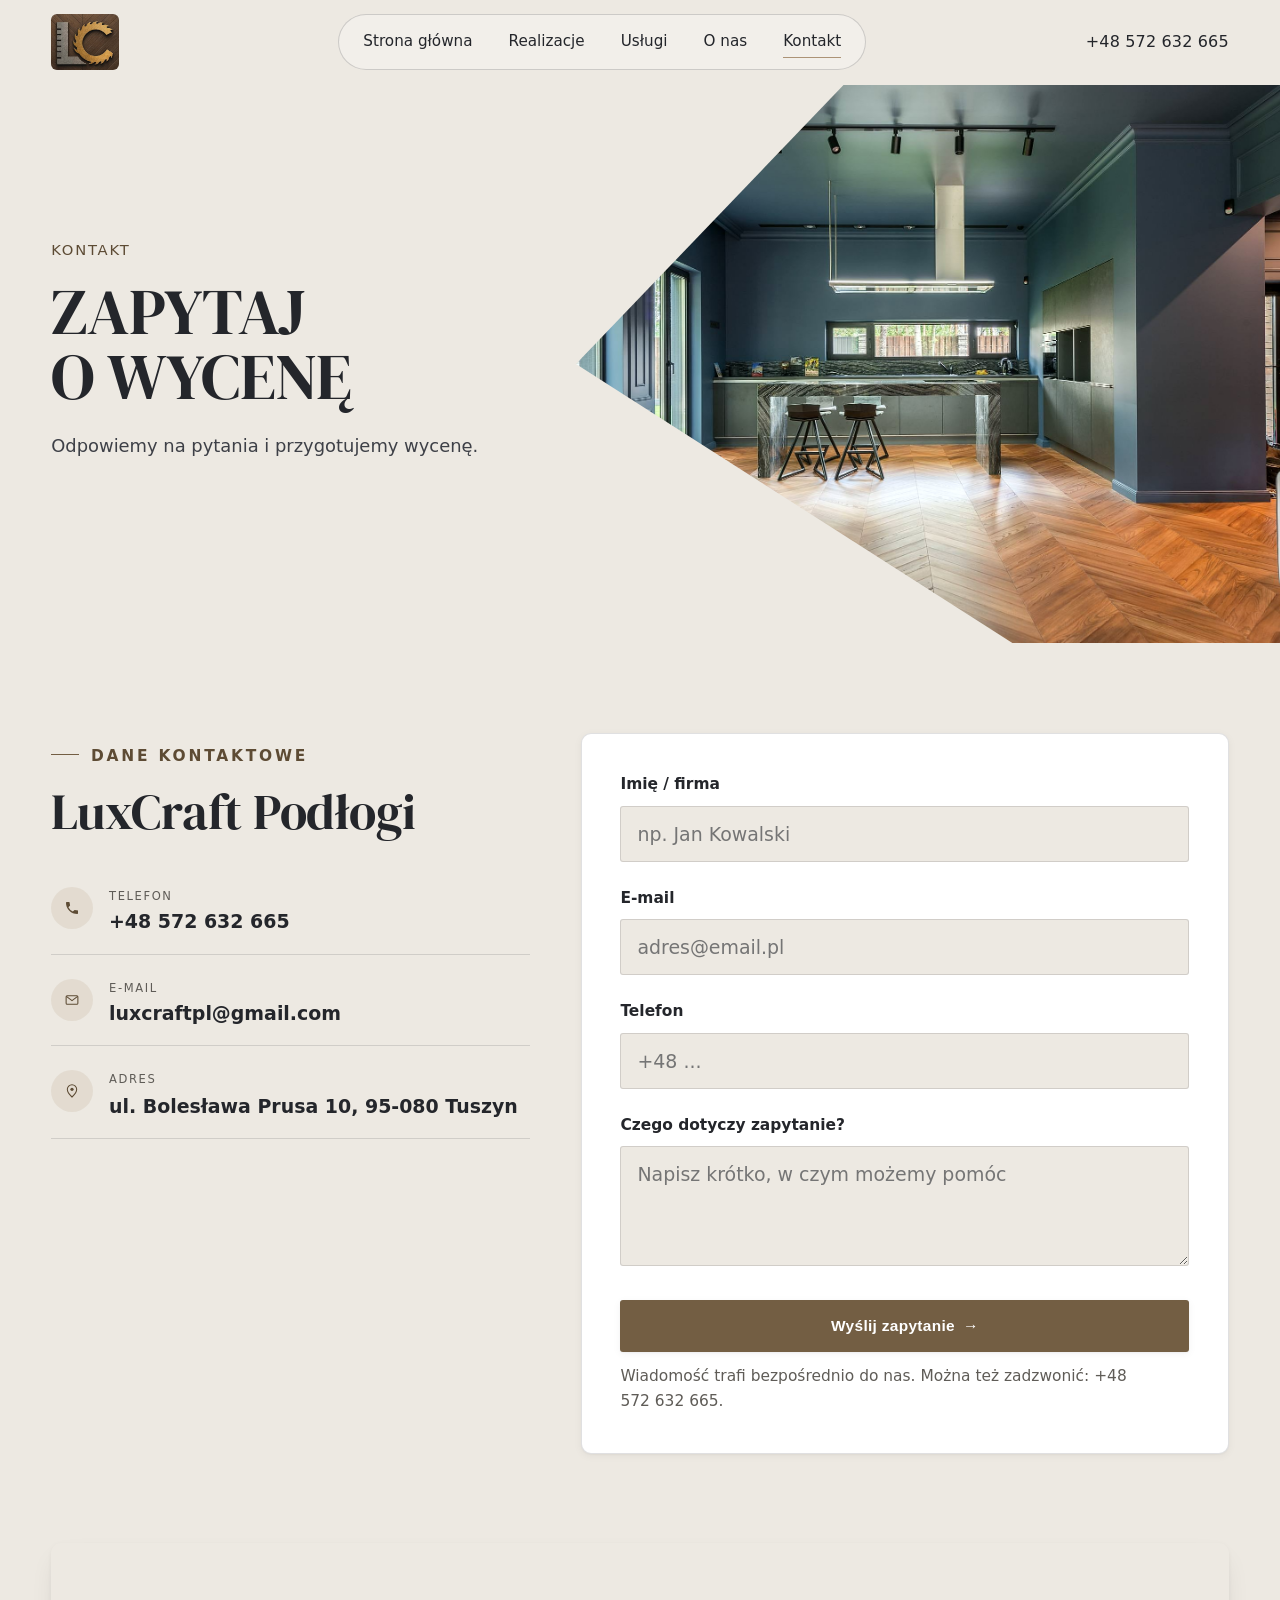
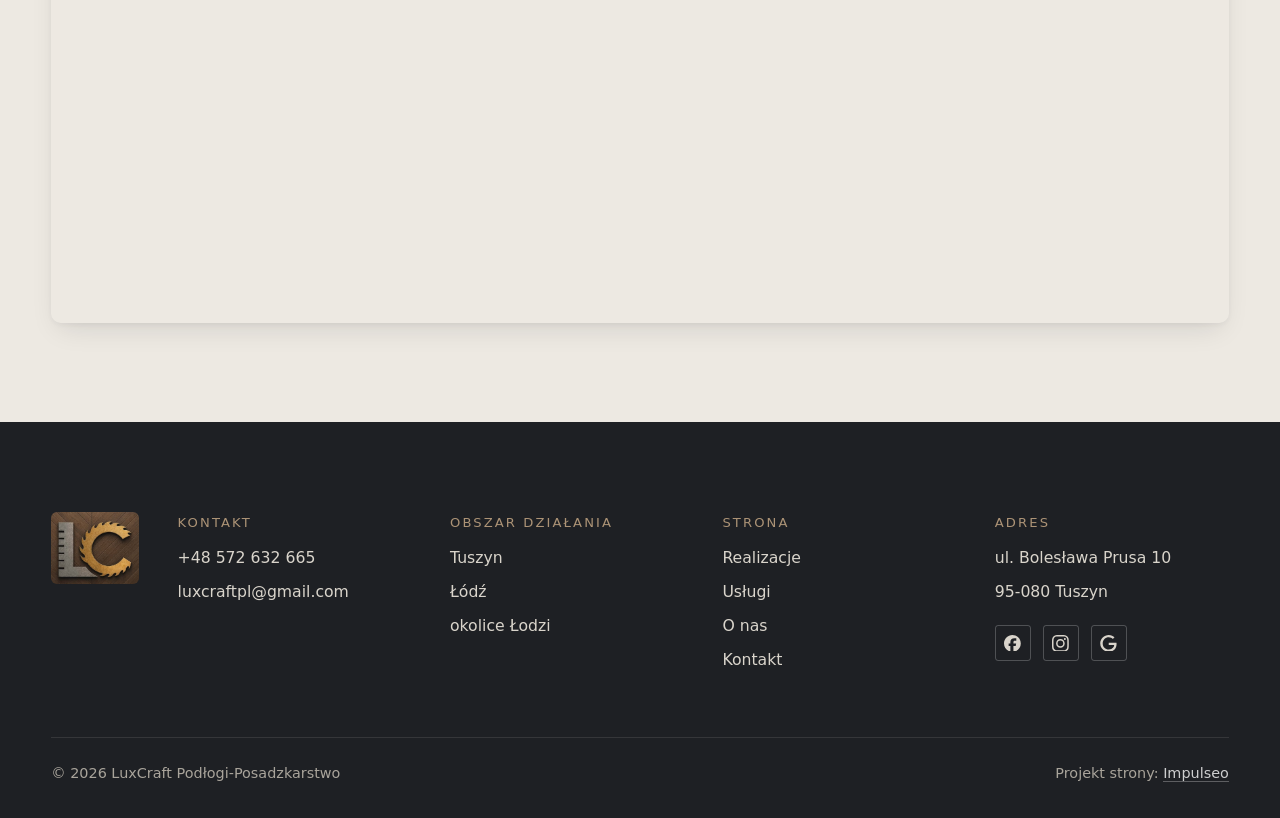
==== commit 21e2ceae: "[claude-edit][cmt:f1b3a170-c6ea-49d3-bab9-2d009122ba7f] Strona w układzie wzorca klindworthroofing.c" ====
--- a/kontakt.html
+++ b/kontakt.html
@@ -19,40 +19,44 @@
 <meta name="twitter:card" content="summary_large_image">
 <link rel="preconnect" href="https://fonts.googleapis.com">
 <link rel="preconnect" href="https://fonts.gstatic.com" crossorigin>
-<link href="https://fonts.googleapis.com/css2?family=Lora:wght@500;600;700&family=Manrope:wght@400;500;600&display=swap" rel="stylesheet">
-<link rel="stylesheet" href="assets/styles.css?v=b77d9352">
+<link href="https://fonts.googleapis.com/css2?family=DM+Serif+Display&display=swap" rel="stylesheet">
+<link rel="preconnect" href="https://api.fontshare.com" crossorigin>
+<link href="https://api.fontshare.com/v2/css?f[]=satoshi@400,500,700&display=swap" rel="stylesheet">
+<link rel="stylesheet" href="assets/styles.css?v=20261028">
 </head>
 <body>
 
-<header class="nav">
+<header class="nav lx-nav">
   <div class="wrap nav-inner">
     <a class="brand brand-has-logo" href="index.html"><img class="brand-logo" src="img/logo.jpg" alt="LuxCraft Podłogi-Posadzkarstwo" width="520" height="430" decoding="async"></a>
-    <nav class="nav-links">
+    <nav class="nav-links" aria-label="Menu główne">
       <a href="index.html">Strona główna</a>
       <a href="realizacje.html">Realizacje</a>
-      <a href="oferta.html">Oferta</a>
-      <a href="o-nas.html">O nas</a>
+      <a href="oferta.html">Usługi</a>
+      <a href="o-nas.html">O&nbsp;nas</a>
       <a href="kontakt.html" class="active" aria-current="page">Kontakt</a>
-      <a href="kontakt.html" class="btn btn-accent">Zapytaj o wycenę</a>
     </nav>
-    <button class="nav-toggle" aria-label="Menu"><span></span><span></span><span></span></button>
+    <a class="lx-phone" href="tel:+48572632665">+48 572 632 665</a>
+    <button class="nav-toggle" aria-label="Menu"><span class="lx-menu-txt">Menu</span><span></span><span></span><span></span></button>
   </div>
 </header>
 
 <main>
-<section class="pagehead">
-  <img src="img/g2.jpg" alt="LuxCraft Podłogi-Posadzkarstwo - Zapytaj o wycenę" width="1880" height="1255" decoding="async">
-  <div class="wrap">
-    <span class="eyebrow">Kontakt</span>
-    <h1>Zapytaj o wycenę</h1>
-    <p>Odpowiemy na pytania i przygotujemy wycenę.</p>
+<section class="pagehead lx-banner lx-banner--page">
+  <div class="lx-banner-media"><img src="img/g2.jpg" alt="LuxCraft Podłogi-Posadzkarstwo - Zapytaj o wycenę" width="1880" height="1255" decoding="async"></div>
+  <div class="wrap lx-banner-in">
+    <div class="lx-banner-copy">
+      <span class="lx-kicker">Kontakt</span>
+      <h1>Zapytaj o wycenę</h1>
+      <p>Odpowiemy na pytania i przygotujemy wycenę.</p>
+    </div>
   </div>
 </section>
 <section>
   <div class="wrap contact-grid">
     <div class="reveal">
       <span class="eyebrow">Dane kontaktowe</span>
-      <h2 style="margin:var(--space-4) 0 var(--space-6)">LuxCraft Podłogi-Posadzkarstwo</h2>
+      <h2 style="margin:var(--space-4) 0 var(--space-6)">LuxCraft Podłogi</h2>
       <div class="info-list">
         <div class="info-row"><div class="ic"><svg class="ico-tel" width="16" height="16" viewBox="0 0 24 24" fill="none" aria-hidden="true"><path d="M6.6 10.8a15.5 15.5 0 0 0 6.6 6.6l2.2-2.2a1 1 0 0 1 1-.24 11.4 11.4 0 0 0 3.6.58 1 1 0 0 1 1 1V20a1 1 0 0 1-1 1A17 17 0 0 1 3 4a1 1 0 0 1 1-1h3.5a1 1 0 0 1 1 1c0 1.25.2 2.46.58 3.6a1 1 0 0 1-.25 1l-2.23 2.2Z" fill="currentColor"/></svg></div><div><div class="lbl">Telefon</div><a class="val" href="tel:+48572632665">+48 572 632 665</a></div></div>
         <div class="info-row"><div class="ic"><svg class="ico-mail" width="16" height="16" viewBox="0 0 24 24" fill="none" aria-hidden="true"><rect x="3.2" y="5.5" width="17.6" height="13" rx="1.6" stroke="currentColor" stroke-width="1.6"/><path d="M4 7l8 6 8-6" stroke="currentColor" stroke-width="1.6" stroke-linecap="round" stroke-linejoin="round"/></svg></div><div><div class="lbl">E-mail</div><a class="val" href="mailto:luxcraftpl@gmail.com">luxcraftpl@gmail.com</a></div></div>
@@ -81,27 +85,33 @@
 </section>
 </main>
 
-<footer>
+<footer class="lx-foot">
   <div class="wrap">
-    <div class="foot-grid">
-      <div class="foot-brand">
-        <div class="name">LuxCraft Podłogi-Posadzkarstwo</div>
-        <p>Cyklinujemy stare podłogi drewniane, układamy parkiet, deskę, panele i winyl, a pod spodem wyrównujemy posadzkę. Pracujemy w Tuszynie, Łodzi i okolicy.</p>
+    <div class="lx-foot-top">
+      <a class="lx-foot-logo" href="index.html"><img src="img/logo.jpg" alt="LuxCraft Podłogi-Posadzkarstwo" width="520" height="430" loading="lazy" decoding="async"></a>
+      <div class="lx-foot-col">
+        <span class="lx-foot-h">Kontakt</span>
+        <a href="tel:+48572632665">+48 572 632 665</a>
+        <a href="mailto:luxcraftpl@gmail.com">luxcraftpl@gmail.com</a>
       </div>
-      <div class="foot-col">
-        <h4>Nawigacja</h4>
-        <a href="index.html">Strona główna</a>
+      <div class="lx-foot-col">
+        <span class="lx-foot-h">Obszar działania</span>
+        <span>Tuszyn</span>
+        <span>Łódź</span>
+        <span>okolice Łodzi</span>
+      </div>
+      <div class="lx-foot-col">
+        <span class="lx-foot-h">Strona</span>
         <a href="realizacje.html">Realizacje</a>
-        <a href="oferta.html">Oferta</a>
-        <a href="o-nas.html">O nas</a>
+        <a href="oferta.html">Usługi</a>
+        <a href="o-nas.html">O&nbsp;nas</a>
         <a href="kontakt.html">Kontakt</a>
       </div>
-      <div class="foot-col">
-        <h4>Kontakt</h4>
-        <a href="tel:+48572632665">+48 572 632 665</a>
-        <a href="mailto:luxcraftpl@gmail.com">luxcraftpl@gmail.com</a>
-        <p>ul. Bolesława Prusa 10, 95-080 Tuszyn</p>
-      <div class="foot-soc">
+      <div class="lx-foot-col">
+        <span class="lx-foot-h">Adres</span>
+        <span>ul. Bolesława Prusa 10</span>
+        <span>95-080 Tuszyn</span>
+        <div class="foot-soc">
         <a class="soc" href="https://www.facebook.com/profile.php?id=61578839764706" target="_blank" rel="noopener" aria-label="Facebook - LuxCraft Podłogi-Posadzkarstwo"><svg viewBox="0 0 24 24" aria-hidden="true" focusable="false"><path d="M9.101 23.691v-7.98H6.627v-3.667h2.474v-1.58c0-4.085 1.848-5.978 5.858-5.978.401 0 .955.042 1.468.103a8.68 8.68 0 0 1 1.141.195v3.325a8.623 8.623 0 0 0-.653-.036 26.805 26.805 0 0 0-.733-.009c-.707 0-1.259.096-1.675.309a1.686 1.686 0 0 0-.679.622c-.258.42-.374.995-.374 1.752v1.297h3.919l-.386 2.103-.287 1.564h-3.246v8.245C19.396 23.238 24 18.179 24 12.044c0-6.627-5.373-12-12-12s-12 5.373-12 12c0 5.628 3.874 10.35 9.101 11.647Z" fill="currentColor"/></svg></a>
         <a class="soc" href="https://www.instagram.com/luxcraft_podlogi/" target="_blank" rel="noopener" aria-label="Instagram - LuxCraft Podłogi-Posadzkarstwo"><svg viewBox="0 0 24 24" aria-hidden="true" focusable="false"><path d="M7.0301.084c-1.2768.0602-2.1487.264-2.911.5634-.7888.3075-1.4575.72-2.1228 1.3877-.6652.6677-1.075 1.3368-1.3802 2.127-.2954.7638-.4956 1.6365-.552 2.914-.0564 1.2775-.0689 1.6882-.0626 4.947.0062 3.2586.0206 3.6671.0825 4.9473.061 1.2765.264 2.1482.5635 2.9107.308.7889.72 1.4573 1.388 2.1228.6679.6655 1.3365 1.0743 2.1285 1.38.7632.295 1.6361.4961 2.9134.552 1.2773.056 1.6884.069 4.9462.0627 3.2578-.0062 3.668-.0207 4.9478-.0814 1.28-.0607 2.147-.2652 2.9098-.5633.7889-.3086 1.4578-.72 2.1228-1.3881.665-.6682 1.0745-1.3378 1.3795-2.1284.2957-.7632.4966-1.636.552-2.9124.056-1.2809.0692-1.6898.063-4.948-.0063-3.2583-.021-3.6668-.0817-4.9465-.0607-1.2797-.264-2.1487-.5633-2.9117-.3084-.7889-.72-1.4568-1.3876-2.1228C21.2982 1.33 20.628.9208 19.8378.6165 19.074.321 18.2017.1197 16.9244.0645 15.6471.0093 15.236-.005 11.977.0014 8.718.0076 8.31.0215 7.0301.0839m.1402 21.6932c-1.17-.0509-1.8053-.2453-2.2287-.408-.5606-.216-.96-.4771-1.3819-.895-.422-.4178-.6811-.8186-.9-1.378-.1644-.4234-.3624-1.058-.4171-2.228-.0595-1.2645-.072-1.6442-.079-4.848-.007-3.2037.0053-3.583.0607-4.848.05-1.169.2456-1.805.408-2.2282.216-.5613.4762-.96.895-1.3816.4188-.4217.8184-.6814 1.3783-.9003.423-.1651 1.0575-.3614 2.227-.4171 1.2655-.06 1.6447-.072 4.848-.079 3.2033-.007 3.5835.005 4.8495.0608 1.169.0508 1.8053.2445 2.228.408.5608.216.96.4754 1.3816.895.4217.4194.6816.8176.9005 1.3787.1653.4217.3617 1.056.4169 2.2263.0602 1.2655.0739 1.645.0796 4.848.0058 3.203-.0055 3.5834-.061 4.848-.051 1.17-.245 1.8055-.408 2.2294-.216.5604-.4763.96-.8954 1.3814-.419.4215-.8181.6811-1.3783.9-.4224.1649-1.0577.3617-2.2262.4174-1.2656.0595-1.6448.072-4.8493.079-3.2045.007-3.5825-.006-4.848-.0608M16.953 5.5864A1.44 1.44 0 1 0 18.39 4.144a1.44 1.44 0 0 0-1.437 1.4424M5.8385 12.012c.0067 3.4032 2.7706 6.1557 6.173 6.1493 3.4026-.0065 6.157-2.7701 6.1506-6.1733-.0065-3.4032-2.771-6.1565-6.174-6.1498-3.403.0067-6.156 2.771-6.1496 6.1738M8 12.0077a4 4 0 1 1 4.008 3.9921A3.9996 3.9996 0 0 1 8 12.0077" fill="currentColor"/></svg></a>
         <a class="soc" href="https://www.google.com/maps/place/LuxCraft+Pod%C5%82ogi-Posadzkarstwo/@51.6313398,19.4981969,15z/data=!4m6!3m5!1s0x6aaaa3cc109cfe4b:0xc09b48c44f411f29!8m2!3d51.6313398!4d19.4981969" target="_blank" rel="noopener" aria-label="Google - LuxCraft Podłogi-Posadzkarstwo"><svg viewBox="0 0 24 24" aria-hidden="true" focusable="false"><path d="M12.48 10.92v3.28h7.84c-.24 1.84-.853 3.187-1.787 4.133-1.147 1.147-2.933 2.4-6.053 2.4-4.827 0-8.6-3.893-8.6-8.72s3.773-8.72 8.6-8.72c2.6 0 4.507 1.027 5.907 2.347l2.307-2.307C18.747 1.44 16.133 0 12.48 0 5.867 0 .307 5.387.307 12s5.56 12 12.173 12c3.573 0 6.267-1.173 8.373-3.36 2.16-2.16 2.84-5.213 2.84-7.667 0-.76-.053-1.467-.173-2.053H12.48z" fill="currentColor"/></svg></a>
@@ -117,6 +127,6 @@
 <div class="sticky-reserve"><a class="sr-book" href="kontakt.html">Zapytaj o wycenę</a><a class="sr-call" href="tel:+48572632665" aria-label="Zadzwoń"><svg class="ico-tel" width="16" height="16" viewBox="0 0 24 24" fill="none" aria-hidden="true"><path d="M6.6 10.8a15.5 15.5 0 0 0 6.6 6.6l2.2-2.2a1 1 0 0 1 1-.24 11.4 11.4 0 0 0 3.6.58 1 1 0 0 1 1 1V20a1 1 0 0 1-1 1A17 17 0 0 1 3 4a1 1 0 0 1 1-1h3.5a1 1 0 0 1 1 1c0 1.25.2 2.46.58 3.6a1 1 0 0 1-.25 1l-2.23 2.2Z" fill="currentColor"/></svg></a></div>
 <div class="demo-wazne" data-do="2026-11-03" data-cykl="3" hidden><svg class="dw-ico" width="13" height="13" viewBox="0 0 24 24" fill="none" aria-hidden="true"><circle cx="12" cy="12" r="8.6" stroke="currentColor" stroke-width="1.8"/><path d="M12 7.2V12l3.3 2" stroke="currentColor" stroke-width="1.8" stroke-linecap="round"/></svg><span class="dw-txt"></span></div>
 
-<script src="assets/main.js"></script>
+<script src="assets/main.js?v=20261028"></script>
 </body>
 </html>
--- a/assets/styles.css
+++ b/assets/styles.css
@@ -1665,3 +1665,232 @@
 
 /* === szary tekst dociągnięty do czytelności (WCAG 4.5 na wszystkich tłach) === */
 :root{--muted:#686664;}
+
+
+/* ============================================================
+   UKŁAD WG WZORCA klindworthroofing.com (prośba Szymona 28.10.2026)
+   Grafit + ciepły beż + brąz, szeryf DM Serif Display + Satoshi,
+   hero z tekstem na beżu i zdjęciem w kształcie strzałki, wielkie
+   napisy sekcji, przewijane usługi, pas zdjęcia z przesuwanym napisem.
+   Ten blok stoi NA KOŃCU arkusza i jest ostatnim :root - wygrywa.
+   ============================================================ */
+:root{
+  --lx-ink:#24262b; --lx-ink-2:#2b2d33; --lx-sand:#ede9e2; --lx-sand-2:#e4dfd5;
+  --lx-bronze:#ac9376; --lx-bronze-d:#735e43; --lx-on-dark:#d9d4cb; --lx-on-dark-2:#a9a49b;
+  --accent:#735e43; --accent-d:#5d4b34; --accent-soft:rgba(172,147,118,.16);
+  --paper:#ede9e2; --paper-2:#e4dfd5; --paper-3:#dcd6ca;
+  --ink:#24262b; --ink-soft:#3e4047; --muted:#5f5c57; --line:rgba(36,38,43,.14);
+  --dark:#24262b;
+  --font-display:"DM Serif Display",Georgia,serif;
+  --font-body:"Satoshi","Manrope",system-ui,sans-serif;
+}
+body{background:var(--lx-sand);color:var(--lx-ink);font-family:var(--font-body)}
+h1,h2,h3{font-family:var(--font-display);font-weight:400;letter-spacing:-.005em}
+
+/* ---------- przyciski: obły kontur jak we wzorcu ---------- */
+.btn.lx-btn{display:inline-flex;align-items:center;justify-content:center;gap:.5em;
+  padding:13px 30px;border-radius:999px;border:1px solid rgba(36,38,43,.35);
+  background:transparent;color:var(--lx-ink);font-family:var(--font-body);font-weight:500;
+  font-size:1rem;letter-spacing:.01em;box-shadow:none}
+.btn.lx-btn.lx-btn--dark{color:var(--lx-on-dark);border-color:rgba(217,212,203,.38)}
+.lx-center{display:flex;justify-content:center;margin-top:clamp(40px,5vw,64px)}
+.lx-kicker{display:block;font-family:var(--font-body);font-size:.92rem;letter-spacing:.12em;
+  text-transform:uppercase;color:var(--lx-bronze-d);margin-bottom:18px}
+
+/* ---------- nagłówek strony: logo · menu w pigułce · telefon ---------- */
+.nav.lx-nav{background:var(--lx-sand);border-bottom:1px solid transparent;box-shadow:none}
+.nav.lx-nav.is-stuck{border-bottom-color:var(--line);background:rgba(237,233,226,.96);backdrop-filter:saturate(1.2) blur(6px)}
+.lx-nav .nav-inner{height:84px;gap:24px}
+.lx-nav .brand-logo{height:56px;border-radius:6px}
+.lx-nav.is-stuck .brand-logo{height:46px}
+.lx-nav .nav-links{gap:4px;padding:6px 8px;border:1px solid rgba(36,38,43,.18);border-radius:999px;
+  background:rgba(255,255,255,.28);padding-right:8px!important}
+.lx-nav .nav-links a{font-size:.95rem;font-weight:500;color:var(--lx-ink);padding:8px 16px;border-radius:999px}
+.lx-nav .nav-links a::after{left:16px;right:16px;width:auto;bottom:5px;height:1px;background:var(--lx-bronze);
+  transform:scaleX(0);transform-origin:left;transition:transform .35s var(--ease)}
+.lx-nav .nav-links a:hover::after,.lx-nav .nav-links a.active::after{width:auto;transform:scaleX(1)}
+.lx-phone{font-weight:500;font-size:1rem;color:var(--lx-ink);white-space:nowrap;letter-spacing:.01em;
+  position:relative;padding-block:4px}
+.lx-phone::after{content:"";position:absolute;left:0;right:0;bottom:0;height:1px;background:var(--lx-bronze);
+  transform:scaleX(0);transform-origin:left;transition:transform .35s var(--ease)}
+.lx-phone:hover::after{transform:scaleX(1)}
+.lx-menu-txt{display:none}
+
+/* ---------- HERO / nagłówki podstron ---------- */
+.lx-banner{position:relative;background:var(--lx-sand);overflow:hidden;
+  min-height:min(calc(100svh - 84px),860px);display:flex;align-items:center}
+.lx-banner-media{position:absolute;top:0;right:0;bottom:0;width:55%;
+  clip-path:polygon(38% 0,100% 0,100% 100%,62% 100%,0 50%)}
+.lx-banner-media img{width:100%;height:100%;object-fit:cover;object-position:60% 50%;display:block}
+.lx-banner-in{position:relative;z-index:2;width:min(92%,1180px)}
+.lx-banner-copy{max-width:min(600px,calc(45vw - max(4vw,(100vw - 1180px)/2) - 40px));padding-block:clamp(48px,7svh,96px)}
+.lx-banner h1{font-size:min(clamp(2.4rem,1.2rem + 3.3vw,4.4rem),9svh);line-height:1;text-transform:uppercase;
+  color:var(--lx-ink);margin:0 0 22px;max-width:none;text-wrap:balance}
+.lx-banner p{font-size:1.12rem;line-height:1.6;color:#3e4047;max-width:46ch;margin:0 0 30px}
+/* podstrony: niższy pas, ta sama strzałka */
+.pagehead.lx-banner{min-height:min(62svh,600px);border-bottom:0;align-items:center}
+.pagehead.lx-banner::after{content:none}
+.pagehead.lx-banner .lx-banner-media img{position:static;inset:auto}
+.pagehead.lx-banner .wrap{color:var(--lx-ink);padding-block:0}
+.pagehead.lx-banner h1{color:var(--lx-ink);text-shadow:none;max-width:12ch;font-size:clamp(2.5rem,1.5rem + 3.2vw,4.4rem)}
+.pagehead.lx-banner p{color:#3e4047;text-shadow:none;margin-top:0}
+
+/* ---------- sekcje ciemne ---------- */
+.lx-dark{background:var(--lx-ink);color:var(--lx-on-dark);padding-block:clamp(80px,10vw,150px)}
+.lx-dark h2,.lx-dark h3{color:var(--lx-on-dark)}
+.lx-what-in{display:grid;grid-template-columns:1fr 3fr;gap:clamp(24px,4vw,64px);align-items:start}
+.lx-vlabel{writing-mode:vertical-rl;transform:rotate(180deg);justify-self:center;font-size:.85rem;
+  letter-spacing:.22em;text-transform:uppercase;color:var(--lx-bronze)}
+.lx-what-txt{font-size:clamp(1.25rem,1rem + .9vw,1.75rem);line-height:1.5;color:var(--lx-on-dark);max-width:40ch;margin:0}
+.lx-duo{display:grid;grid-template-columns:1.8fr 1fr;gap:clamp(32px,6vw,90px);margin-top:clamp(64px,7vw,110px);align-items:start}
+.lx-duo-item{display:block;color:var(--lx-on-dark)}
+.lx-duo-r{margin-top:0;max-width:320px}
+.lx-fig{display:block;overflow:hidden;aspect-ratio:3/2}
+.lx-duo-r .lx-fig{aspect-ratio:3/2}
+.lx-fig img{width:100%;height:100%;object-fit:cover;display:block;transition:transform var(--img-dur) var(--img-ease),filter var(--img-dur) var(--img-ease)}
+.lx-duo-t{display:block;margin-top:22px;font-size:1rem;color:var(--lx-on-dark)}
+.lx-duo-t i{font-style:normal;color:var(--lx-bronze);display:inline-block;transition:transform .35s var(--ease)}
+.lx-duo-s{display:block;font-size:1rem;color:var(--lx-on-dark-2);margin-top:2px}
+@media(hover:hover){
+  .lx-duo-item:hover .lx-fig img,.lx-project:hover img,.lx-slide:hover .lx-slide-img img{transform:scale(var(--img-zoom));filter:var(--img-hot)}
+  .lx-duo-item:hover .lx-duo-t i{transform:translateX(5px)}
+}
+
+/* wielkie napisy sekcji ("WORK" / "KUDOS" we wzorcu) */
+.lx-huge{font-family:var(--font-display);font-weight:400;text-transform:uppercase;text-align:center;
+  font-size:clamp(4.2rem,1rem + 13vw,13.5rem);line-height:.85;letter-spacing:-.01em;color:#b5b0a6;margin:0 0 clamp(36px,4vw,56px)}
+
+/* kafle realizacji na pełną szerokość z nazwą w rogu */
+.lx-projects{display:grid;gap:clamp(20px,2.4vw,32px)}
+.lx-project{position:relative;display:block;overflow:hidden;aspect-ratio:16/8;background:#1b1c20}
+.lx-project img{width:100%;height:100%;object-fit:cover;display:block;filter:brightness(.82);
+  transition:transform var(--img-dur) var(--img-ease),filter var(--img-dur) var(--img-ease)}
+.lx-project--low img{object-position:50% 38%}
+.lx-project::after{content:"";position:absolute;inset:0;background:linear-gradient(160deg,rgba(20,21,24,.55) 0%,rgba(20,21,24,0) 45%);pointer-events:none}
+.lx-project h3{position:absolute;left:clamp(24px,5vw,64px);top:clamp(22px,4vw,52px);z-index:2;margin:0;
+  font-size:clamp(1.8rem,1rem + 2.6vw,3.2rem);text-transform:uppercase;color:#f1ede6;text-shadow:0 2px 18px rgba(0,0,0,.35)}
+
+/* ---------- usługi na beżu, przewijane ---------- */
+.lx-sand{background:var(--lx-sand);padding-block:clamp(80px,10vw,140px)}
+.lx-head-c{text-align:center;max-width:720px;margin:0 auto clamp(44px,5vw,68px)}
+.lx-head-c h2{font-size:clamp(2rem,1.3rem + 2vw,3.1rem);line-height:1.15;color:var(--lx-ink);margin:0}
+.lx-slider{position:relative}
+.lx-track{display:grid;grid-auto-flow:column;grid-auto-columns:min(820px,88%);gap:clamp(20px,3vw,40px);
+  overflow-x:auto;scroll-snap-type:x mandatory;scroll-behavior:smooth;padding-bottom:6px;scrollbar-width:none}
+.lx-track::-webkit-scrollbar{display:none}
+.lx-track:focus-visible{outline:2px solid var(--lx-bronze);outline-offset:4px}
+.lx-slide{scroll-snap-align:start;display:grid;grid-template-columns:1fr 1fr;gap:clamp(20px,3vw,40px);align-items:center}
+.lx-slide-img{display:block;overflow:hidden;aspect-ratio:4/3;background:var(--lx-ink)}
+.lx-slide-img img{width:100%;height:100%;object-fit:cover;display:block;transition:transform var(--img-dur) var(--img-ease),filter var(--img-dur) var(--img-ease)}
+.lx-slide-panel{display:flex;align-items:center;justify-content:center;
+  background:linear-gradient(135deg,#2b2d33,#24262b 60%);border:1px solid rgba(172,147,118,.35)}
+.lx-slide-panel span{font-family:var(--font-display);font-size:clamp(1.6rem,1rem + 1.6vw,2.4rem);color:var(--lx-bronze);text-align:center;padding:0 24px;line-height:1.1}
+.lx-slide-txt h3{font-size:clamp(1.35rem,1.1rem + .7vw,1.75rem);line-height:1.2;color:var(--lx-ink);margin:0 0 12px}
+.lx-slide-txt p{color:#3e4047;line-height:1.6;margin:0}
+.lx-arrows{display:flex;gap:12px;justify-content:flex-end;margin-top:28px}
+.lx-arrow{width:52px;height:52px;border-radius:50%;border:1px solid rgba(36,38,43,.3);background:transparent;
+  color:var(--lx-ink);font-size:1.15rem;cursor:pointer;transition:background .35s var(--ease),color .35s var(--ease),border-color .35s var(--ease)}
+.lx-arrow:hover,.lx-arrow:focus-visible{background:var(--lx-ink);color:var(--lx-sand);border-color:var(--lx-ink)}
+.lx-arrow[disabled]{opacity:.35;cursor:default;background:transparent;color:var(--lx-ink)}
+
+/* ---------- pas zdjęcia z przesuwanym napisem ---------- */
+main > .stopklatka{margin:0;height:min(78svh,720px);background:var(--lx-ink)}
+main > .stopklatka .stk-bg{filter:brightness(.8)}
+main > .stopklatka::after{content:"";position:absolute;inset:0;background:linear-gradient(0deg,rgba(20,21,24,.45),rgba(20,21,24,0) 55%);pointer-events:none}
+.lx-marquee{z-index:2;position:absolute;left:0;right:0;bottom:clamp(20px,5svh,56px);overflow:hidden;pointer-events:none}
+.lx-marquee-row{display:flex;width:max-content;animation:lx-marq 38s linear infinite}
+.lx-marquee-row span{font-family:var(--font-display);text-transform:uppercase;white-space:nowrap;
+  font-size:clamp(3.4rem,1rem + 8vw,9rem);line-height:1;color:rgba(241,237,230,.88);padding-right:.6em}
+@keyframes lx-marq{to{transform:translateX(-50%)}}
+@media (prefers-reduced-motion:reduce){.lx-marquee-row{animation:none}}
+
+/* ---------- opinie ---------- */
+.lx-quote{max-width:860px;margin:0 auto clamp(40px,5vw,72px);text-align:center}
+.lx-quote blockquote{font-family:var(--font-display);font-size:clamp(1.5rem,1rem + 1.6vw,2.4rem);line-height:1.3;color:var(--lx-on-dark);margin:0}
+.lx-quote figcaption{margin-top:20px;font-size:.95rem;letter-spacing:.08em;text-transform:uppercase;color:var(--lx-bronze)}
+.lx-huge--kudos{margin-bottom:0}
+
+/* ---------- wspólny pas kontaktu ---------- */
+.cta.lx-cta{background:var(--lx-ink);color:var(--lx-on-dark);text-align:center;padding-block:clamp(90px,11vw,160px);border-top:1px solid rgba(217,212,203,.08)}
+.cta.lx-cta::before,.cta.lx-cta::after{content:none}
+.cta.lx-cta .wrap{display:block}
+.cta.lx-cta .lx-kicker{color:var(--lx-bronze);margin-bottom:22px}
+.cta.lx-cta h2{max-width:none;margin:0;font-size:clamp(2.6rem,1rem + 6vw,6.6rem);line-height:1;color:var(--lx-on-dark)}
+.cta.lx-cta h2 a{color:inherit;text-decoration:none;background:linear-gradient(var(--lx-bronze),var(--lx-bronze)) left bottom/0 1px no-repeat;transition:background-size .5s var(--ease)}
+.cta.lx-cta h2 a:hover{background-size:100% 1px}
+.cta.lx-cta p{color:var(--lx-on-dark-2);margin:22px auto 0;max-width:52ch}
+.lx-cta-act{display:flex;gap:14px;justify-content:center;flex-wrap:wrap;margin-top:34px}
+
+/* ---------- stopka ---------- */
+footer.lx-foot{background:#1e2024;color:var(--lx-on-dark);padding-block:clamp(64px,7vw,96px) 32px}
+.lx-foot-top{display:grid;grid-template-columns:auto repeat(4,1fr);gap:clamp(24px,3vw,48px);align-items:start}
+.lx-foot-logo img{width:88px;height:auto;border-radius:6px;display:block}
+.lx-foot-col{display:flex;flex-direction:column;gap:8px;font-size:.98rem}
+.lx-foot-col a,.lx-foot-col span{color:var(--lx-on-dark)}
+.lx-foot-col a{width:max-content;background:linear-gradient(var(--lx-bronze),var(--lx-bronze)) left bottom/0 1px no-repeat;transition:background-size .4s var(--ease)}
+.lx-foot-col a:hover{background-size:100% 1px}
+.lx-foot-h{font-size:.82rem!important;letter-spacing:.16em;text-transform:uppercase;color:var(--lx-bronze)!important;margin-bottom:4px}
+.lx-foot .foot-soc{margin-top:12px}
+.lx-foot .foot-soc a{background:none}
+.lx-foot .foot-bot{margin-top:clamp(48px,5vw,72px);padding-top:24px;border-top:1px solid rgba(217,212,203,.12);
+  display:flex;justify-content:space-between;gap:16px;flex-wrap:wrap;font-size:.9rem;color:var(--lx-on-dark-2)}
+.lx-foot .foot-credit{color:var(--lx-on-dark);text-decoration:underline;text-underline-offset:3px}
+
+/* ---------- podstrony: dopasowanie istniejących bloków do palety ---------- */
+.trust,.gateways-band{background:var(--lx-sand-2)}
+.svc-row .num,.svc .ic{color:var(--lx-bronze-d)}
+
+/* ---------- RWD ---------- */
+@media (max-width:1100px){
+  .lx-nav .nav-links a{padding:8px 11px;font-size:.9rem}
+}
+@media (max-width:980px){
+  .lx-nav .nav-inner{height:72px}
+  .lx-nav .nav-links{position:fixed;inset:72px 0 auto 0;border-radius:0;border:0;border-bottom:1px solid var(--line);
+    background:var(--lx-sand);flex-direction:column;align-items:stretch;padding:12px 20px 20px!important;gap:0;
+    transform:translateY(-120%);transition:transform .4s var(--ease);z-index:80}
+  .lx-nav .nav-links.open{transform:translateY(0)}
+  .lx-nav .nav-links a{padding:14px 4px;border-bottom:1px solid var(--line);border-radius:0}
+  .lx-nav .nav-links a::after{left:4px;right:auto;width:60px}
+  .lx-nav .nav-toggle{display:flex;flex-direction:row;align-items:center;gap:0;border:1px solid rgba(36,38,43,.3);
+    border-radius:999px;padding:9px 20px}
+  .lx-nav .nav-toggle span:not(.lx-menu-txt){display:none}
+  .lx-menu-txt{display:inline;width:auto!important;height:auto!important;background:none!important;font-size:.95rem;font-weight:500;color:var(--lx-ink)}
+  .lx-phone{margin-left:auto}
+  .lx-banner{min-height:0;flex-direction:column;align-items:stretch}
+  .lx-banner-media{position:relative;width:100%;height:min(30svh,260px);clip-path:polygon(0 0,100% 0,100% 82%,50% 100%,0 82%);order:-1}
+  .pagehead.lx-banner{min-height:0}
+  .lx-banner-copy{padding-block:24px 56px;max-width:none}
+  .lx-banner p{font-size:1rem;line-height:1.55;margin-bottom:22px}
+  .lx-banner-in{width:min(92%,1180px)}
+  .lx-what-in{grid-template-columns:1fr}
+  .lx-vlabel{writing-mode:horizontal-tb;transform:none;justify-self:start}
+  .lx-duo{grid-template-columns:1fr}
+  .lx-duo-r{max-width:none}
+  .lx-project{aspect-ratio:4/3}
+  .lx-slide{grid-template-columns:1fr}
+  .lx-foot-top{grid-template-columns:1fr 1fr}
+  .lx-foot-logo{grid-column:1/-1}
+}
+@media (max-width:560px){
+  .lx-phone{font-size:.88rem}
+  .lx-nav .brand-logo{height:44px}
+  .lx-track{grid-auto-columns:92%}
+  .lx-foot-top{grid-template-columns:1fr}
+}
+
+/* wzorzec: przyciski-pigułki reagują jak każdy klocek dema (jedno podświetlenie) -
+   bez tego mój spoczynek `.btn.lx-btn` wygrywał z hoverem z warstwy klocków */
+@media(hover:hover){
+  .btn.lx-btn:hover,.btn.lx-btn:focus-visible,
+  .btn.lx-btn.lx-btn--dark:hover,.btn.lx-btn.lx-btn--dark:focus-visible{
+    background:var(--accent-d);border-color:var(--accent-d);color:#fff;filter:brightness(1.1);
+    box-shadow:0 0 0 3px var(--accent-soft),0 8px 20px -14px rgba(0,0,0,.5)}
+}
+/* pas zdjęcia na stronie głównej: tło zwykłe, nie przypięte do okna
+   (przypięte zachodzi geometrycznie na nagłówek pierwszego ekranu) */
+main > .stopklatka .stk-bg{position:absolute}
+/* napis nad nagłówkiem na beżu: ciemniejszy brąz (mały krój traci kontrast na wygładzaniu) */
+.lx-kicker{color:var(--accent-d)}
+.cta.lx-cta .lx-kicker{color:var(--lx-bronze)}
+.svc-row p{max-width:min(100%,56ch)}
